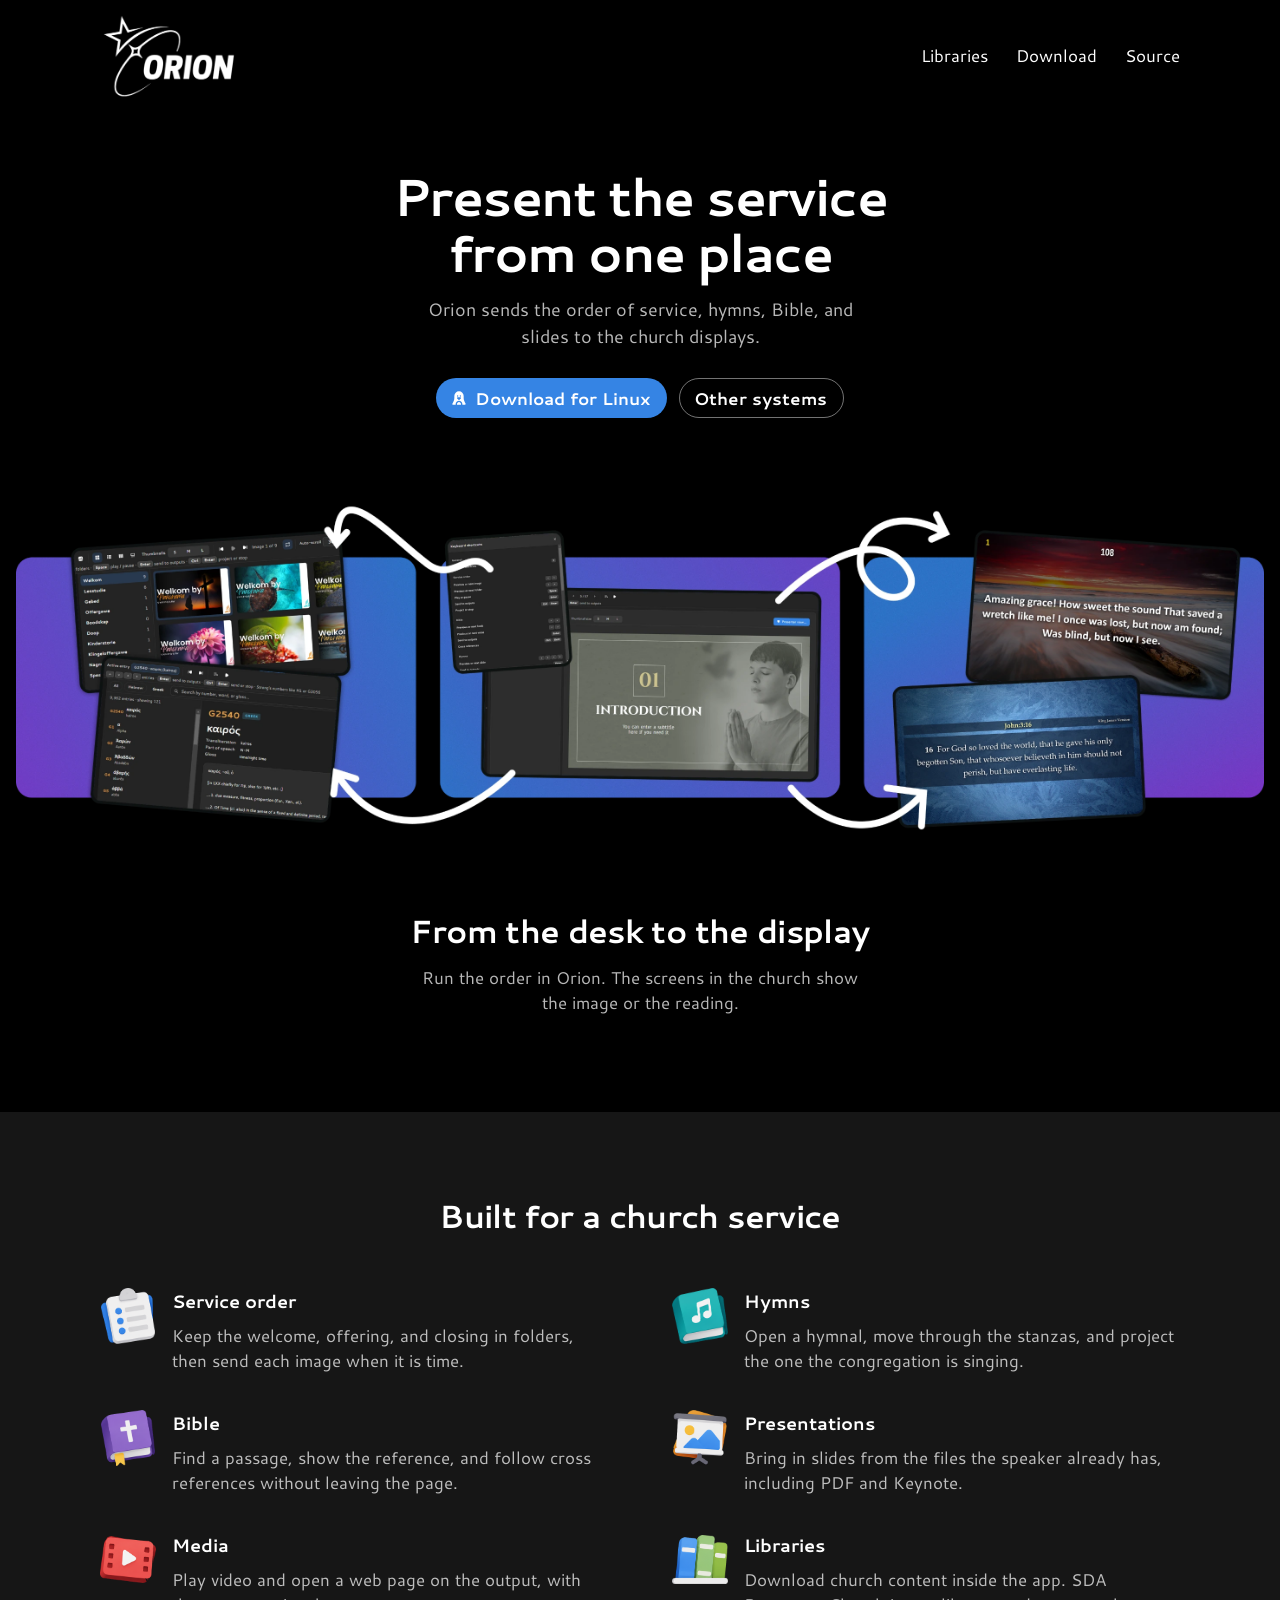
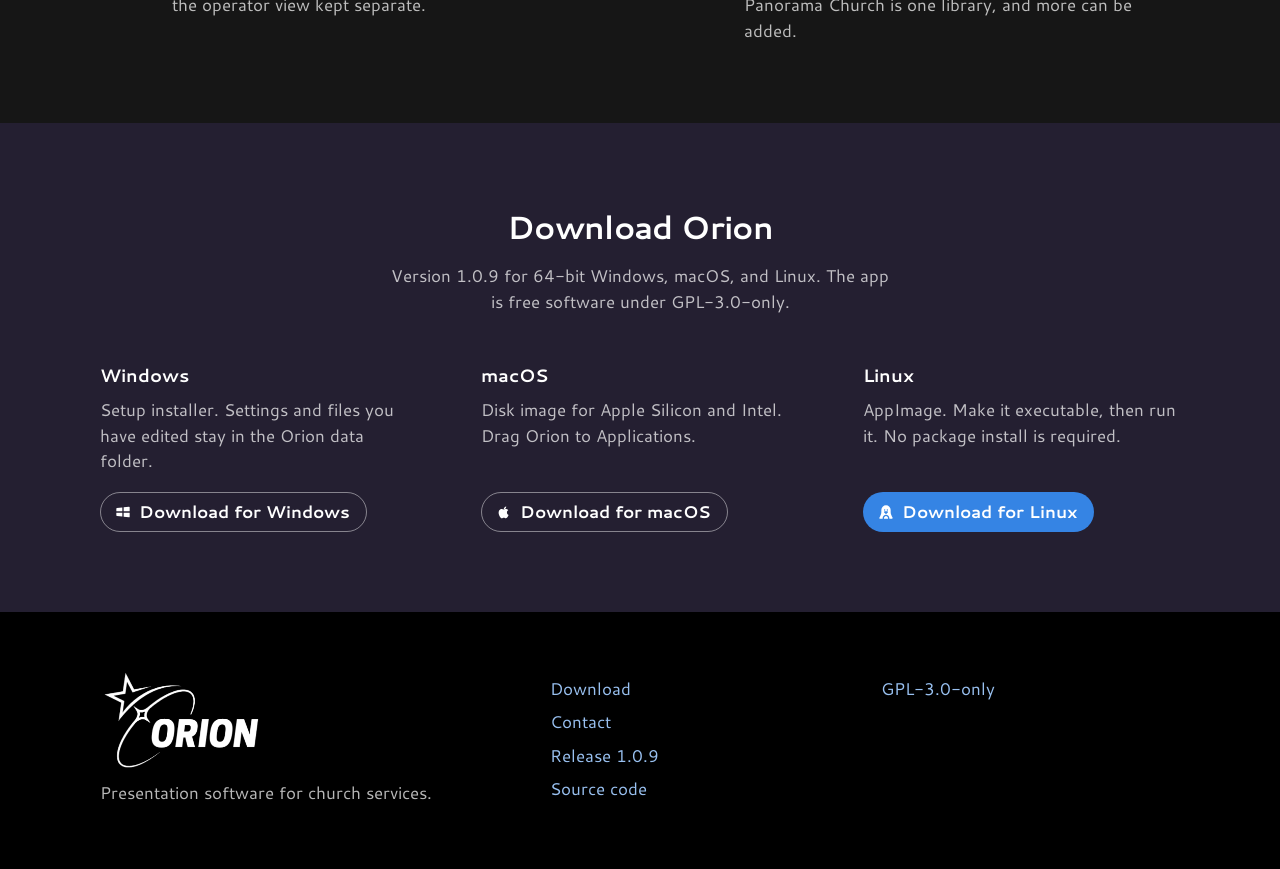
==== index.html @ c6e54f5e "Mention macOS in the page descriptions. Co-authored-by: Cursor <cursoragent@cursor.com>" ====
<!DOCTYPE html>
<html lang="en">
  <head>
    <meta charset="utf-8">
    <meta name="viewport" content="width=device-width, initial-scale=1">
    <title>Orion | presentation software for church services</title>
    <meta name="description" content="Orion sends the order of service, hymns, Bible, and slides to the church displays. Free for Windows, macOS, and Linux.">
    <link rel="canonical" href="https://orion.riandre.com/">
    <meta name="theme-color" content="#000000">
    <meta property="og:type" content="website">
    <meta property="og:site_name" content="Orion">
    <meta property="og:title" content="Orion | presentation software for church services">
    <meta property="og:description" content="Orion sends the order of service, hymns, Bible, and slides to the church displays. Free for Windows, macOS, and Linux.">
    <meta property="og:url" content="https://orion.riandre.com/">
    <meta property="og:image" content="https://orion.riandre.com/images/og.png">
    <meta property="og:image:width" content="1200">
    <meta property="og:image:height" content="630">
    <meta property="og:image:alt" content="Orion showing the service order, a slide, a hymn, and a Bible verse">
    <meta name="twitter:card" content="summary_large_image">
    <meta name="twitter:title" content="Orion | presentation software for church services">
    <meta name="twitter:description" content="Orion sends the order of service, hymns, Bible, and slides to the church displays. Free for Windows, macOS, and Linux.">
    <meta name="twitter:image" content="https://orion.riandre.com/images/og.png">
    <link rel="preload" as="image" href="images/hero.webp?v=opt" type="image/webp" fetchpriority="high">
    <link rel="icon" href="images/icon.png">
    <link rel="apple-touch-icon" href="images/icon.png">
    <script type="application/ld+json">
      {
        "@context": "https://schema.org",
        "@type": "SoftwareApplication",
        "name": "Orion",
        "applicationCategory": "MultimediaApplication",
        "operatingSystem": "Windows, macOS, Linux",
        "url": "https://orion.riandre.com/",
        "description": "Orion sends the order of service, hymns, Bible, and slides to the church displays.",
        "license": "https://www.gnu.org/licenses/gpl-3.0.html",
        "offers": { "@type": "Offer", "price": "0", "priceCurrency": "USD" }
      }
    </script>
    <link rel="stylesheet" href="css/site.css?v=dl">
  </head>
  <body>
    <header class="header">
      <div class="frame header__inner">
        <a class="brand" href="#top">
          <img class="wordmark" src="images/wordmark.png?v=white" alt="Orion">
        </a>
        <nav class="header__nav">
          <a href="libraries/">Libraries</a>
          <a href="#download">Download</a>
          <a href="https://github.com/riandredev/orion">Source</a>
        </nav>
      </div>
    </header>

    <main id="top">
      <section class="hero">
        <div class="frame hero__inner">
          <h1>Present the service from one place</h1>
          <p>Orion sends the order of service, hymns, Bible, and slides to the church displays.</p>
          <div class="hero__actions">
            <a class="button button--suggested" id="download-primary" href="https://github.com/riandredev/orion/releases/download/v1.0.9/Orion-1.0.9-windows-setup.exe"><svg class="os-icon" viewBox="0 0 24 24" aria-hidden="true"><path fill="currentColor" d="M22 11h-9V4.883l7.89-.877A1 1 0 0 1 22 5Zm-11 0H2V7a1 1 0 0 1 .89-.994L11 5.105Zm-9 2h9v5.895l-8.11-.901A1 1 0 0 1 2 17Zm11 0h9v6a1 1 0 0 1-1.11.994L13 19.117Z"/></svg><span>Download for Windows</span></a>
            <a class="button" href="#download">Other systems</a>
          </div>
        </div>
      </section>

      <section class="showcase" aria-label="Orion in use">
        <img class="showcase__art" src="images/hero.webp?v=opt" width="2880" height="924" fetchpriority="high" alt="Orion on the desk, then the welcome images, a slide, a hymn, and a Bible verse on the displays">
        <h2>From the desk to the display</h2>
        <p>Run the order in Orion. The screens in the church show the image or the reading.</p>
      </section>

      <section class="band" id="features">
        <div class="frame">
          <h2>Built for a church service</h2>
          <div class="features">
            <article class="feature">
              <img class="feature__icon" src="images/feature-order.png" alt="">
              <div>
                <h3>Service order</h3>
                <p>Keep the welcome, offering, and closing in folders, then send each image when it is time.</p>
              </div>
            </article>
            <article class="feature">
              <img class="feature__icon" src="images/feature-hymns.png" alt="">
              <div>
                <h3>Hymns</h3>
                <p>Open a hymnal, move through the stanzas, and project the one the congregation is singing.</p>
              </div>
            </article>
            <article class="feature">
              <img class="feature__icon" src="images/feature-bible.png" alt="">
              <div>
                <h3>Bible</h3>
                <p>Find a passage, show the reference, and follow cross references without leaving the page.</p>
              </div>
            </article>
            <article class="feature">
              <img class="feature__icon" src="images/feature-presentations.png" alt="">
              <div>
                <h3>Presentations</h3>
                <p>Bring in slides from the files the speaker already has, including PDF and Keynote.</p>
              </div>
            </article>
            <article class="feature">
              <img class="feature__icon" src="images/feature-media.png" alt="">
              <div>
                <h3>Media</h3>
                <p>Play video and open a web page on the output, with the operator view kept separate.</p>
              </div>
            </article>
            <article class="feature">
              <img class="feature__icon" src="images/feature-libraries.png" alt="">
              <div>
                <h3>Libraries</h3>
                <p>Download church content inside the app. SDA Panorama Church is one library, and more can be added.</p>
              </div>
            </article>
          </div>
        </div>
      </section>

      <section class="band band--alt" id="download">
        <div class="frame">
          <h2>Download Orion</h2>
          <p class="lede">Version <span data-release="version">1.0.9</span> for 64-bit Windows, macOS, and Linux. The app is free software under GPL-3.0-only.</p>
          <div class="downloads">
            <article>
              <h3>Windows</h3>
              <p>Setup installer. Settings and files you have edited stay in the Orion data folder.</p>
              <a class="button button--suggested" data-os="windows" href="https://github.com/riandredev/orion/releases/download/v1.0.9/Orion-1.0.9-windows-setup.exe"><svg class="os-icon" viewBox="0 0 24 24" aria-hidden="true"><path fill="currentColor" d="M22 11h-9V4.883l7.89-.877A1 1 0 0 1 22 5Zm-11 0H2V7a1 1 0 0 1 .89-.994L11 5.105Zm-9 2h9v5.895l-8.11-.901A1 1 0 0 1 2 17Zm11 0h9v6a1 1 0 0 1-1.11.994L13 19.117Z"/></svg>Download for Windows</a>
            </article>
            <article>
              <h3>macOS</h3>
              <p>Disk image for Apple Silicon and Intel. Drag Orion to Applications.</p>
              <a class="button" data-os="macos" href="https://github.com/riandredev/orion/releases/download/v1.0.9/Orion-1.0.9-mac.dmg"><svg class="os-icon" viewBox="0 0 24 24" aria-hidden="true"><path fill="currentColor" d="M16.37 12.86c-.03-2.3 1.88-3.4 1.97-3.46-1.08-1.57-2.75-1.79-3.34-1.81-1.42-.14-2.77.83-3.49.83-.73 0-1.84-.81-3.03-.79-1.56.02-3 .91-3.8 2.3-1.62 2.81-.41 6.97 1.16 9.25.77 1.12 1.69 2.37 2.9 2.33 1.16-.05 1.6-.75 3-.75s1.8.75 3.03.72c1.25-.02 2.04-1.14 2.8-2.26.89-1.3 1.25-2.56 1.27-2.62-.03-.01-2.44-.94-2.47-3.74M14.4 6.64c.64-.77 1.07-1.85.95-2.92-.92.04-2.03.61-2.69 1.38-.59.68-1.1 1.77-.96 2.81 1.02.08 2.07-.52 2.7-1.27"/></svg>Download for macOS</a>
            </article>
            <article>
              <h3>Linux</h3>
              <p>AppImage. Make it executable, then run it. No package install is required.</p>
              <a class="button" data-os="linux" href="https://github.com/riandredev/orion/releases/download/v1.0.9/Orion-1.0.9-linux.AppImage"><svg class="os-icon" viewBox="0 0 24 24" aria-hidden="true"><path fill="currentColor" d="M21 22h-4v-1c0-2.563-2.448-4.999-5-5c-2.552.001-5 2.437-5 5v1H3a1 1 0 0 1-.894-1.447c.172-.345.355-.685.537-1.025c.278-.518.554-1.036.811-1.564q.426-.867.762-1.772C4.707 14.85 5 13.432 5 12V9a7 7 0 1 1 14 0v3c0 1.432.293 2.85.784 4.192q.336.906.762 1.772c.257.528.533 1.046.811 1.564c.182.34.365.68.537 1.025a.997.997 0 0 1-.447 1.341A1 1 0 0 1 21 22M10.01 8H10a1 1 0 0 0 0 2h.01a1 1 0 0 0 0-2m4 0H14a1 1 0 0 0 0 2h.01a1 1 0 0 0 0-2M14 11h-4a1.002 1.002 0 0 0-.707 1.707l2 2a1 1 0 0 0 1.414 0l2-2A1 1 0 0 0 14 11m1 10v1H9v-1c0-.768.428-1.514.957-2.043C10.492 18.422 11.226 18 12 18c1.423 0 3 1.525 3 3"/></svg>Download for Linux</a>
            </article>
          </div>
        </div>
      </section>
    </main>

    <footer class="footer">
      <div class="frame footer__grid">
        <div>
          <img class="wordmark wordmark--footer" src="images/wordmark.png?v=white" alt="Orion">
          <p>Presentation software for church services.</p>
        </div>
        <div>
          <a href="#download">Download</a>
          <a href="contact/">Contact</a>
          <a data-release="notes" href="https://github.com/riandredev/orion/releases/tag/v1.0.9">Release 1.0.9</a>
          <a href="https://github.com/riandredev/orion">Source code</a>
        </div>
        <div>
          <a href="https://www.gnu.org/licenses/gpl-3.0.html">GPL-3.0-only</a>
        </div>
      </div>
    </footer>

    <script src="js/release.js"></script>
  </body>
</html>
---- css/site.css ----
@font-face {
  font-family: Cantarell;
  font-style: normal;
  font-weight: 400;
  font-display: swap;
  src: url('../fonts/cantarell-latin-400-normal.woff2') format('woff2');
}

@font-face {
  font-family: Cantarell;
  font-style: normal;
  font-weight: 700;
  font-display: swap;
  src: url('../fonts/cantarell-latin-700-normal.woff2') format('woff2');
}

:root {
  color-scheme: dark;
  --bg: #000000;
  --band: #161616;
  --band-alt: #241f31;
  --fg: #ffffff;
  --muted: rgb(255 255 255 / 72%);
  --accent: #3584e4;
  --accent-hover: #62a0ea;
  --line: rgb(255 255 255 / 16%);
  --font: Cantarell, sans-serif;
}

*,
*::before,
*::after {
  box-sizing: border-box;
}

html {
  scroll-padding-top: 128px;
}

body {
  margin: 0;
  min-height: 100vh;
  display: flex;
  flex-direction: column;
  background: var(--bg);
  color: var(--fg);
  font-family: var(--font);
  font-size: 17px;
  line-height: 1.5;
}

main {
  flex: 1 0 auto;
}

a {
  color: #99c1f1;
}

.frame {
  width: min(1080px, calc(100% - 48px));
  margin-inline: auto;
}

.header {
  background: #000000;
}

.header__inner {
  min-height: 112px;
  display: flex;
  align-items: center;
  justify-content: space-between;
  gap: 24px;
}

.brand {
  display: inline-flex;
  align-items: center;
  gap: 10px;
  color: var(--fg);
  font-weight: 700;
  text-decoration: none;
}

.wordmark {
  height: 88px;
  width: auto;
  display: block;
}

.wordmark--footer {
  height: 104px;
}

.header__nav {
  display: flex;
  gap: 28px;
}

.header__nav a {
  color: var(--fg);
  text-decoration: none;
}

.header__nav a:hover {
  color: #99c1f1;
}

.hero {
  padding: 56px 0 40px;
}

.hero__inner {
  text-align: center;
}

.hero h1 {
  margin: 0 auto;
  max-width: 16ch;
  font-size: 52px;
  font-weight: 700;
  letter-spacing: -0.03em;
  line-height: 1.08;
}

.hero p {
  max-width: 42ch;
  margin: 16px auto 0;
  color: var(--muted);
  font-size: 18px;
}

.hero__actions {
  display: flex;
  flex-wrap: wrap;
  justify-content: center;
  gap: 12px;
  margin-top: 28px;
}

.showcase {
  padding: 12px 0 96px;
}

.showcase__art {
  display: block;
  width: min(1440px, calc(100% - 32px));
  height: auto;
  margin: 0 auto;
}

.showcase h2 {
  margin: 36px 0 0;
  font-size: 32px;
  font-weight: 700;
  letter-spacing: -0.02em;
  text-align: center;
}

.showcase p {
  max-width: 42ch;
  margin: 10px auto 0;
  color: var(--muted);
  text-align: center;
}

.page {
  padding: 40px 0 80px;
}

.page h1 {
  margin: 0;
  font-size: 32px;
  font-weight: 700;
  letter-spacing: -0.02em;
}

.catalog {
  display: flex;
  flex-wrap: wrap;
  gap: 4px;
  margin-top: 32px;
}

.catalog a {
  display: flex;
  flex-direction: column;
  align-items: center;
  gap: 10px;
  width: 148px;
  padding: 16px 8px;
  border-radius: 12px;
  color: inherit;
  text-align: center;
  text-decoration: none;
}

.catalog a:hover,
.catalog a:focus-visible {
  background: rgb(255 255 255 / 6%);
}

.catalog img {
  width: 72px;
  height: 72px;
  object-fit: contain;
}

.catalog span {
  font-size: 14px;
  line-height: 1.3;
}

.back {
  display: inline-block;
  margin-bottom: 24px;
  text-decoration: none;
}

.library-title {
  display: flex;
  align-items: center;
  gap: 16px;
}

.library-title img {
  width: 72px;
  height: 72px;
  object-fit: contain;
}

.library-title p,
.summary {
  margin: 4px 0 0;
  color: var(--muted);
}

.summary {
  max-width: 62ch;
  margin-top: 16px;
}

.shot-group,
.detail-group {
  margin-top: 40px;
}

.shot-group h2,
.detail-group h2 {
  margin: 0 0 16px;
  font-size: 20px;
  text-align: left;
}

.folder + .folder {
  margin-top: 20px;
}

.folder h3 {
  margin: 0 0 8px;
  font-size: 15px;
}

.thumbs {
  display: grid;
  grid-template-columns: repeat(auto-fill, minmax(180px, 1fr));
  gap: 8px;
}

.thumbs a {
  display: block;
}

.thumbs img {
  width: 100%;
  aspect-ratio: 16 / 10;
  object-fit: cover;
  border: 1px solid var(--line);
  border-radius: 8px;
  display: block;
  background: #1c1c1c;
}

.detail-group ul {
  margin: 0;
  padding: 0;
  list-style: none;
}

.detail-group li {
  margin-top: 6px;
  color: var(--muted);
}

.details {
  display: grid;
  grid-template-columns: 1fr 1fr;
  gap: 8px 40px;
}

.band {
  background: var(--band);
  padding: 80px 0;
}

.band--alt {
  background: var(--band-alt);
}

.band h2,
.footer strong {
  margin: 0;
  font-size: 32px;
  font-weight: 700;
  letter-spacing: -0.02em;
  text-align: center;
}

.lede {
  max-width: 46ch;
  margin: 12px auto 0;
  color: var(--muted);
  text-align: center;
}

.features,
.downloads {
  display: grid;
  gap: 36px 64px;
  margin-top: 48px;
}

.features {
  grid-template-columns: 1fr 1fr;
}

.downloads {
  grid-template-columns: repeat(3, minmax(0, 1fr));
}

.downloads > article {
  display: flex;
  flex-direction: column;
  align-items: flex-start;
}

.feature {
  display: flex;
  align-items: flex-start;
  gap: 16px;
}

.feature__icon {
  width: 56px;
  height: 56px;
  flex: none;
  object-fit: contain;
}

.features h3,
.downloads h3 {
  margin: 0;
  font-size: 18px;
}

.features p,
.downloads p,
.footer p {
  margin: 8px 0 0;
  color: var(--muted);
}

.downloads .button {
  margin-top: auto;
}

.downloads p {
  margin-bottom: 18px;
}

.button {
  display: inline-flex;
  align-items: center;
  justify-content: center;
  gap: 8px;
  min-height: 40px;
  padding: 0 16px 0 14px;
  border: 1px solid rgb(255 255 255 / 45%);
  border-radius: 999px;
  background: transparent;
  color: var(--fg);
  font-weight: 700;
  text-decoration: none;
}

.os-icon {
  width: 16px;
  height: 16px;
  flex: none;
}

.button:hover {
  background: rgb(255 255 255 / 8%);
}

.button--suggested {
  border-color: transparent;
  background: var(--accent);
  color: #ffffff;
}

.button--suggested:hover {
  background: var(--accent-hover);
  color: #ffffff;
}

.button:focus-visible,
.header__nav a:focus-visible,
.brand:focus-visible,
.footer a:focus-visible {
  outline: 2px solid var(--accent);
  outline-offset: 3px;
}

.footer {
  padding: 56px 0 64px;
}

.footer__grid {
  display: grid;
  grid-template-columns: 1.4fr 1fr 1fr;
  gap: 32px;
}

.footer strong {
  display: block;
  font-size: 16px;
  text-align: left;
}

.footer a {
  display: block;
  margin-top: 8px;
  text-decoration: none;
}

.footer a:hover {
  text-decoration: underline;
}

.contact {
  max-width: 560px;
}

.contact label {
  display: block;
  margin-top: 16px;
  font-weight: 700;
}

.contact input,
.contact textarea {
  display: block;
  width: 100%;
  margin-top: 6px;
  padding: 8px 10px;
  border: 1px solid var(--line);
  border-radius: 8px;
  background: #000;
  color: var(--fg);
  font: inherit;
}

.contact textarea {
  min-height: 140px;
  resize: vertical;
}

.contact input:focus-visible,
.contact textarea:focus-visible {
  outline: 2px solid var(--accent);
  outline-offset: 1px;
}

.contact .check {
  display: flex;
  align-items: flex-start;
  gap: 8px;
  margin-top: 16px;
  font-weight: 400;
}

.contact .check input {
  width: auto;
  margin-top: 4px;
}

.contact button {
  margin-top: 20px;
  font: inherit;
  cursor: pointer;
}

@media (max-width: 900px) {
  .downloads {
    grid-template-columns: 1fr;
  }
}

@media (max-width: 760px) {
  .hero {
    padding: 56px 0;
  }

  .features,
  .footer__grid,
  .details {
    grid-template-columns: 1fr;
    padding: 8px 0 0;
  }

  .downloads {
    grid-template-columns: 1fr;
  }

  .wordmark {
    height: 56px;
  }

  .hero h1 {
    font-size: 36px;
  }

  .header__nav {
    gap: 16px;
  }
}
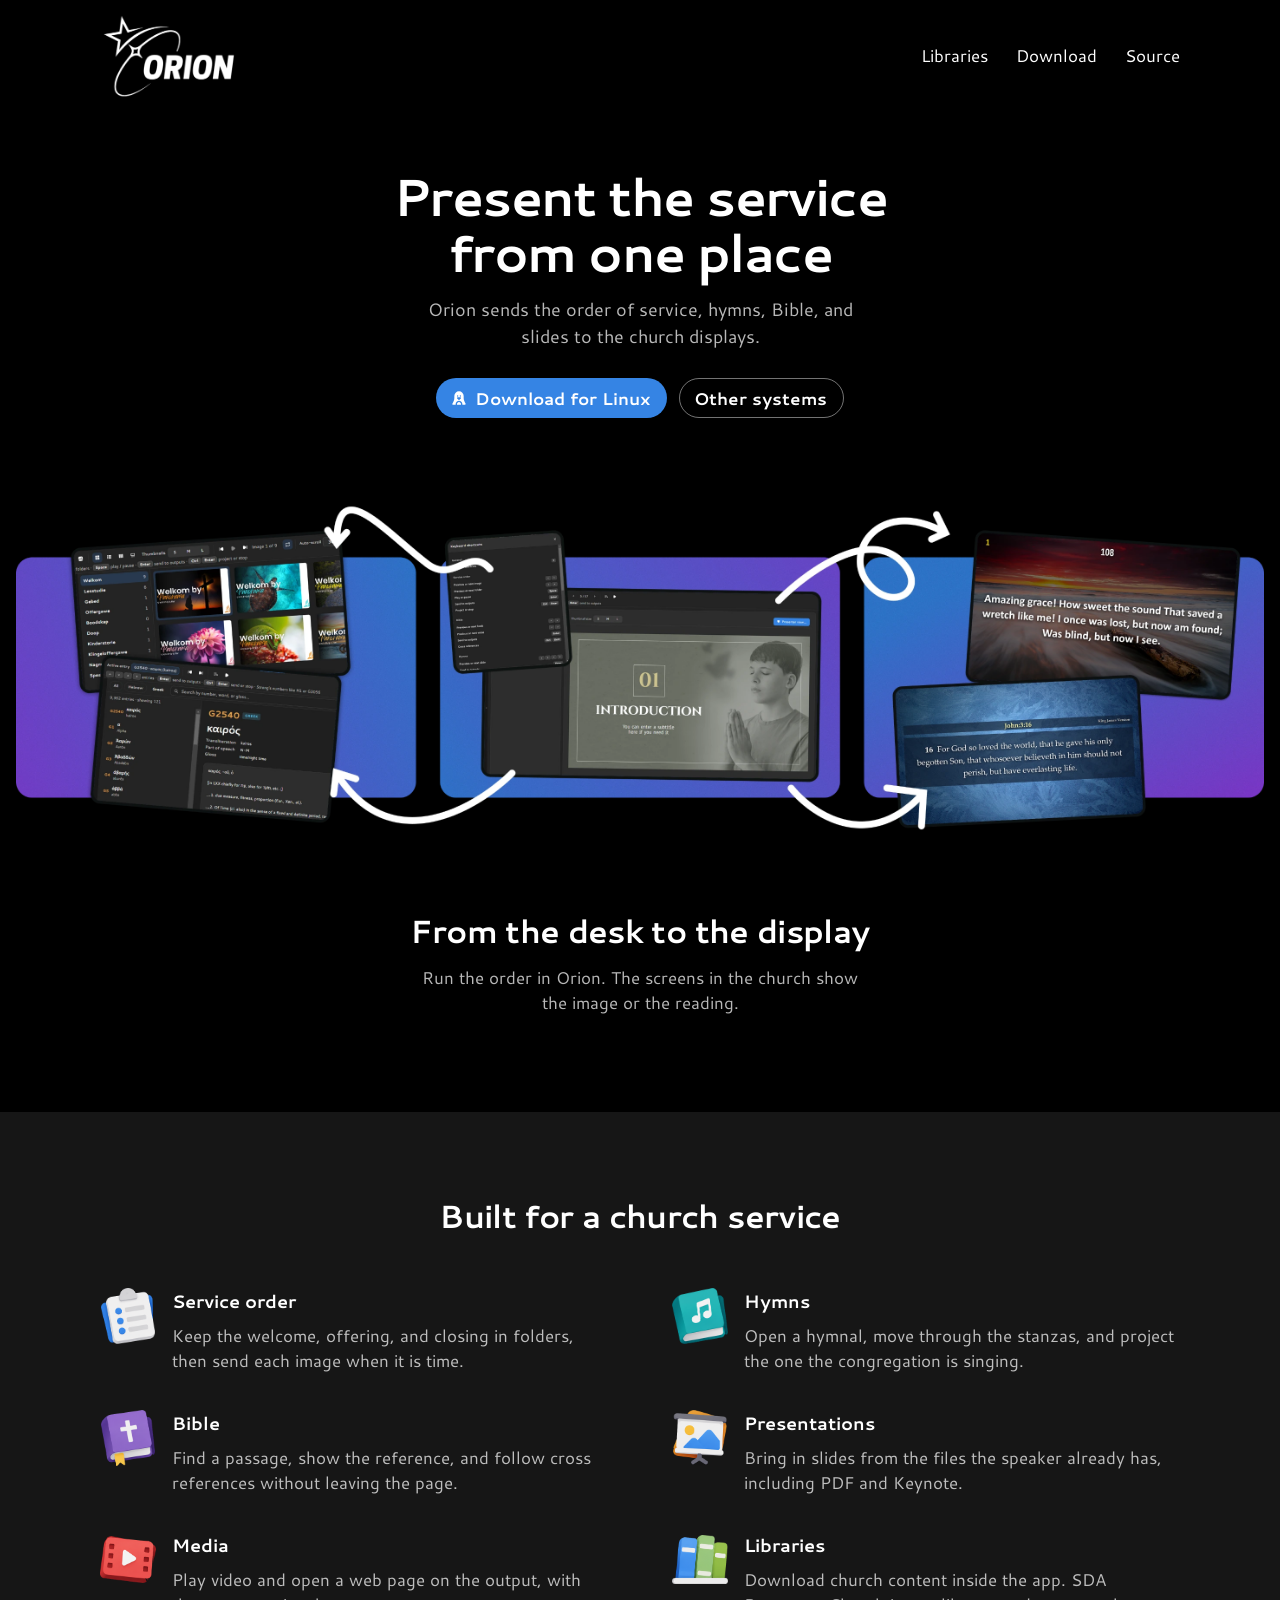
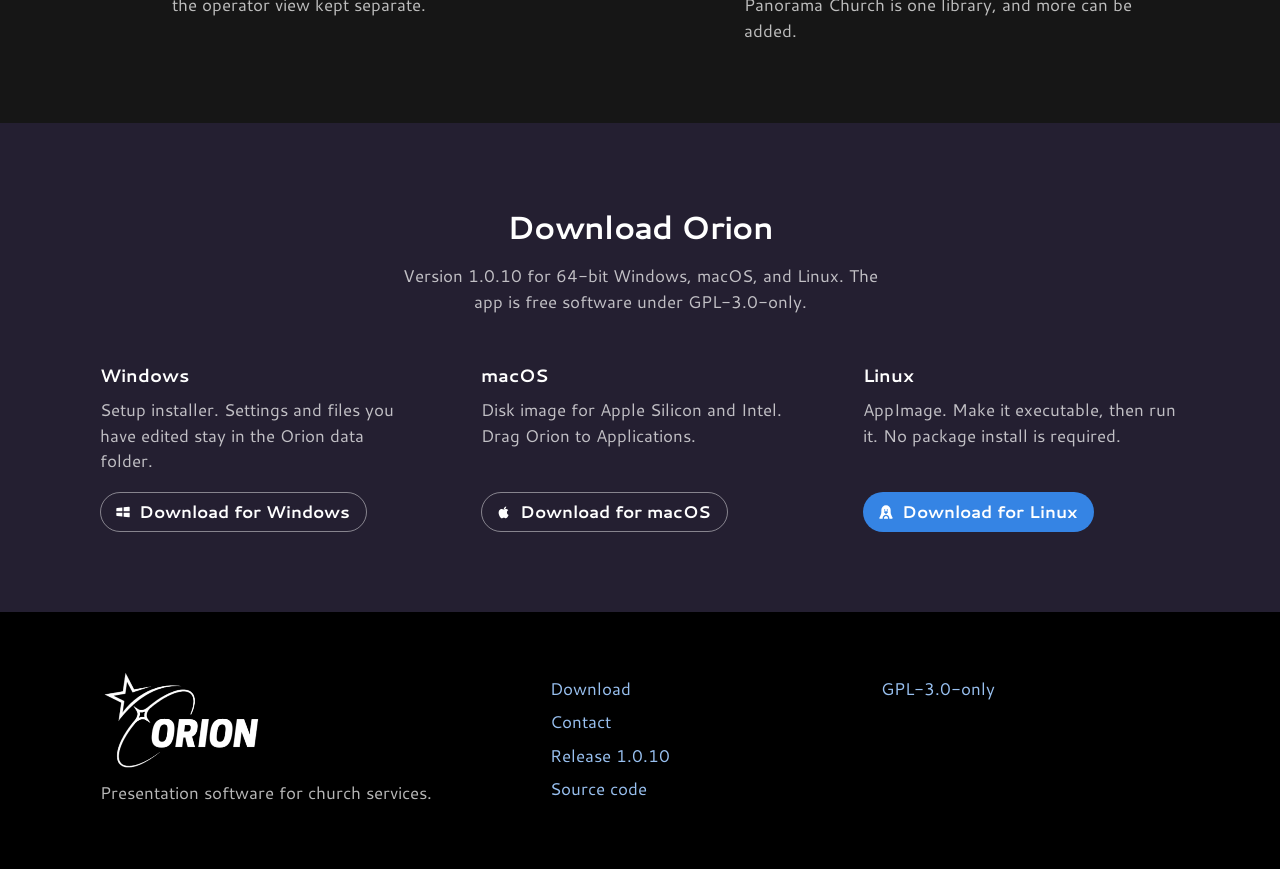
==== commit 0e7ac8aa: "Point the download pages at release 1.0.10. Co-authored-by: Cursor <cursoragent@cursor.com>" ====
--- a/index.html
+++ b/index.html
@@ -58,7 +58,7 @@
           <h1>Present the service from one place</h1>
           <p>Orion sends the order of service, hymns, Bible, and slides to the church displays.</p>
           <div class="hero__actions">
-            <a class="button button--suggested" id="download-primary" href="https://github.com/riandredev/orion/releases/download/v1.0.9/Orion-1.0.9-windows-setup.exe"><svg class="os-icon" viewBox="0 0 24 24" aria-hidden="true"><path fill="currentColor" d="M22 11h-9V4.883l7.89-.877A1 1 0 0 1 22 5Zm-11 0H2V7a1 1 0 0 1 .89-.994L11 5.105Zm-9 2h9v5.895l-8.11-.901A1 1 0 0 1 2 17Zm11 0h9v6a1 1 0 0 1-1.11.994L13 19.117Z"/></svg><span>Download for Windows</span></a>
+            <a class="button button--suggested" id="download-primary" href="https://github.com/riandredev/orion/releases/download/v1.0.10/Orion-1.0.10-windows-setup.exe"><svg class="os-icon" viewBox="0 0 24 24" aria-hidden="true"><path fill="currentColor" d="M22 11h-9V4.883l7.89-.877A1 1 0 0 1 22 5Zm-11 0H2V7a1 1 0 0 1 .89-.994L11 5.105Zm-9 2h9v5.895l-8.11-.901A1 1 0 0 1 2 17Zm11 0h9v6a1 1 0 0 1-1.11.994L13 19.117Z"/></svg><span>Download for Windows</span></a>
             <a class="button" href="#download">Other systems</a>
           </div>
         </div>
@@ -123,22 +123,22 @@
       <section class="band band--alt" id="download">
         <div class="frame">
           <h2>Download Orion</h2>
-          <p class="lede">Version <span data-release="version">1.0.9</span> for 64-bit Windows, macOS, and Linux. The app is free software under GPL-3.0-only.</p>
+          <p class="lede">Version <span data-release="version">1.0.10</span> for 64-bit Windows, macOS, and Linux. The app is free software under GPL-3.0-only.</p>
           <div class="downloads">
             <article>
               <h3>Windows</h3>
               <p>Setup installer. Settings and files you have edited stay in the Orion data folder.</p>
-              <a class="button button--suggested" data-os="windows" href="https://github.com/riandredev/orion/releases/download/v1.0.9/Orion-1.0.9-windows-setup.exe"><svg class="os-icon" viewBox="0 0 24 24" aria-hidden="true"><path fill="currentColor" d="M22 11h-9V4.883l7.89-.877A1 1 0 0 1 22 5Zm-11 0H2V7a1 1 0 0 1 .89-.994L11 5.105Zm-9 2h9v5.895l-8.11-.901A1 1 0 0 1 2 17Zm11 0h9v6a1 1 0 0 1-1.11.994L13 19.117Z"/></svg>Download for Windows</a>
+              <a class="button button--suggested" data-os="windows" href="https://github.com/riandredev/orion/releases/download/v1.0.10/Orion-1.0.10-windows-setup.exe"><svg class="os-icon" viewBox="0 0 24 24" aria-hidden="true"><path fill="currentColor" d="M22 11h-9V4.883l7.89-.877A1 1 0 0 1 22 5Zm-11 0H2V7a1 1 0 0 1 .89-.994L11 5.105Zm-9 2h9v5.895l-8.11-.901A1 1 0 0 1 2 17Zm11 0h9v6a1 1 0 0 1-1.11.994L13 19.117Z"/></svg>Download for Windows</a>
             </article>
             <article>
               <h3>macOS</h3>
               <p>Disk image for Apple Silicon and Intel. Drag Orion to Applications.</p>
-              <a class="button" data-os="macos" href="https://github.com/riandredev/orion/releases/download/v1.0.9/Orion-1.0.9-mac.dmg"><svg class="os-icon" viewBox="0 0 24 24" aria-hidden="true"><path fill="currentColor" d="M16.37 12.86c-.03-2.3 1.88-3.4 1.97-3.46-1.08-1.57-2.75-1.79-3.34-1.81-1.42-.14-2.77.83-3.49.83-.73 0-1.84-.81-3.03-.79-1.56.02-3 .91-3.8 2.3-1.62 2.81-.41 6.97 1.16 9.25.77 1.12 1.69 2.37 2.9 2.33 1.16-.05 1.6-.75 3-.75s1.8.75 3.03.72c1.25-.02 2.04-1.14 2.8-2.26.89-1.3 1.25-2.56 1.27-2.62-.03-.01-2.44-.94-2.47-3.74M14.4 6.64c.64-.77 1.07-1.85.95-2.92-.92.04-2.03.61-2.69 1.38-.59.68-1.1 1.77-.96 2.81 1.02.08 2.07-.52 2.7-1.27"/></svg>Download for macOS</a>
+              <a class="button" data-os="macos" href="https://github.com/riandredev/orion/releases/download/v1.0.10/Orion-1.0.10-mac.dmg"><svg class="os-icon" viewBox="0 0 24 24" aria-hidden="true"><path fill="currentColor" d="M16.37 12.86c-.03-2.3 1.88-3.4 1.97-3.46-1.08-1.57-2.75-1.79-3.34-1.81-1.42-.14-2.77.83-3.49.83-.73 0-1.84-.81-3.03-.79-1.56.02-3 .91-3.8 2.3-1.62 2.81-.41 6.97 1.16 9.25.77 1.12 1.69 2.37 2.9 2.33 1.16-.05 1.6-.75 3-.75s1.8.75 3.03.72c1.25-.02 2.04-1.14 2.8-2.26.89-1.3 1.25-2.56 1.27-2.62-.03-.01-2.44-.94-2.47-3.74M14.4 6.64c.64-.77 1.07-1.85.95-2.92-.92.04-2.03.61-2.69 1.38-.59.68-1.1 1.77-.96 2.81 1.02.08 2.07-.52 2.7-1.27"/></svg>Download for macOS</a>
             </article>
             <article>
               <h3>Linux</h3>
               <p>AppImage. Make it executable, then run it. No package install is required.</p>
-              <a class="button" data-os="linux" href="https://github.com/riandredev/orion/releases/download/v1.0.9/Orion-1.0.9-linux.AppImage"><svg class="os-icon" viewBox="0 0 24 24" aria-hidden="true"><path fill="currentColor" d="M21 22h-4v-1c0-2.563-2.448-4.999-5-5c-2.552.001-5 2.437-5 5v1H3a1 1 0 0 1-.894-1.447c.172-.345.355-.685.537-1.025c.278-.518.554-1.036.811-1.564q.426-.867.762-1.772C4.707 14.85 5 13.432 5 12V9a7 7 0 1 1 14 0v3c0 1.432.293 2.85.784 4.192q.336.906.762 1.772c.257.528.533 1.046.811 1.564c.182.34.365.68.537 1.025a.997.997 0 0 1-.447 1.341A1 1 0 0 1 21 22M10.01 8H10a1 1 0 0 0 0 2h.01a1 1 0 0 0 0-2m4 0H14a1 1 0 0 0 0 2h.01a1 1 0 0 0 0-2M14 11h-4a1.002 1.002 0 0 0-.707 1.707l2 2a1 1 0 0 0 1.414 0l2-2A1 1 0 0 0 14 11m1 10v1H9v-1c0-.768.428-1.514.957-2.043C10.492 18.422 11.226 18 12 18c1.423 0 3 1.525 3 3"/></svg>Download for Linux</a>
+              <a class="button" data-os="linux" href="https://github.com/riandredev/orion/releases/download/v1.0.10/Orion-1.0.10-linux.AppImage"><svg class="os-icon" viewBox="0 0 24 24" aria-hidden="true"><path fill="currentColor" d="M21 22h-4v-1c0-2.563-2.448-4.999-5-5c-2.552.001-5 2.437-5 5v1H3a1 1 0 0 1-.894-1.447c.172-.345.355-.685.537-1.025c.278-.518.554-1.036.811-1.564q.426-.867.762-1.772C4.707 14.85 5 13.432 5 12V9a7 7 0 1 1 14 0v3c0 1.432.293 2.85.784 4.192q.336.906.762 1.772c.257.528.533 1.046.811 1.564c.182.34.365.68.537 1.025a.997.997 0 0 1-.447 1.341A1 1 0 0 1 21 22M10.01 8H10a1 1 0 0 0 0 2h.01a1 1 0 0 0 0-2m4 0H14a1 1 0 0 0 0 2h.01a1 1 0 0 0 0-2M14 11h-4a1.002 1.002 0 0 0-.707 1.707l2 2a1 1 0 0 0 1.414 0l2-2A1 1 0 0 0 14 11m1 10v1H9v-1c0-.768.428-1.514.957-2.043C10.492 18.422 11.226 18 12 18c1.423 0 3 1.525 3 3"/></svg>Download for Linux</a>
             </article>
           </div>
         </div>
@@ -154,7 +154,7 @@
         <div>
           <a href="#download">Download</a>
           <a href="contact/">Contact</a>
-          <a data-release="notes" href="https://github.com/riandredev/orion/releases/tag/v1.0.9">Release 1.0.9</a>
+          <a data-release="notes" href="https://github.com/riandredev/orion/releases/tag/v1.0.10">Release 1.0.10</a>
           <a href="https://github.com/riandredev/orion">Source code</a>
         </div>
         <div>
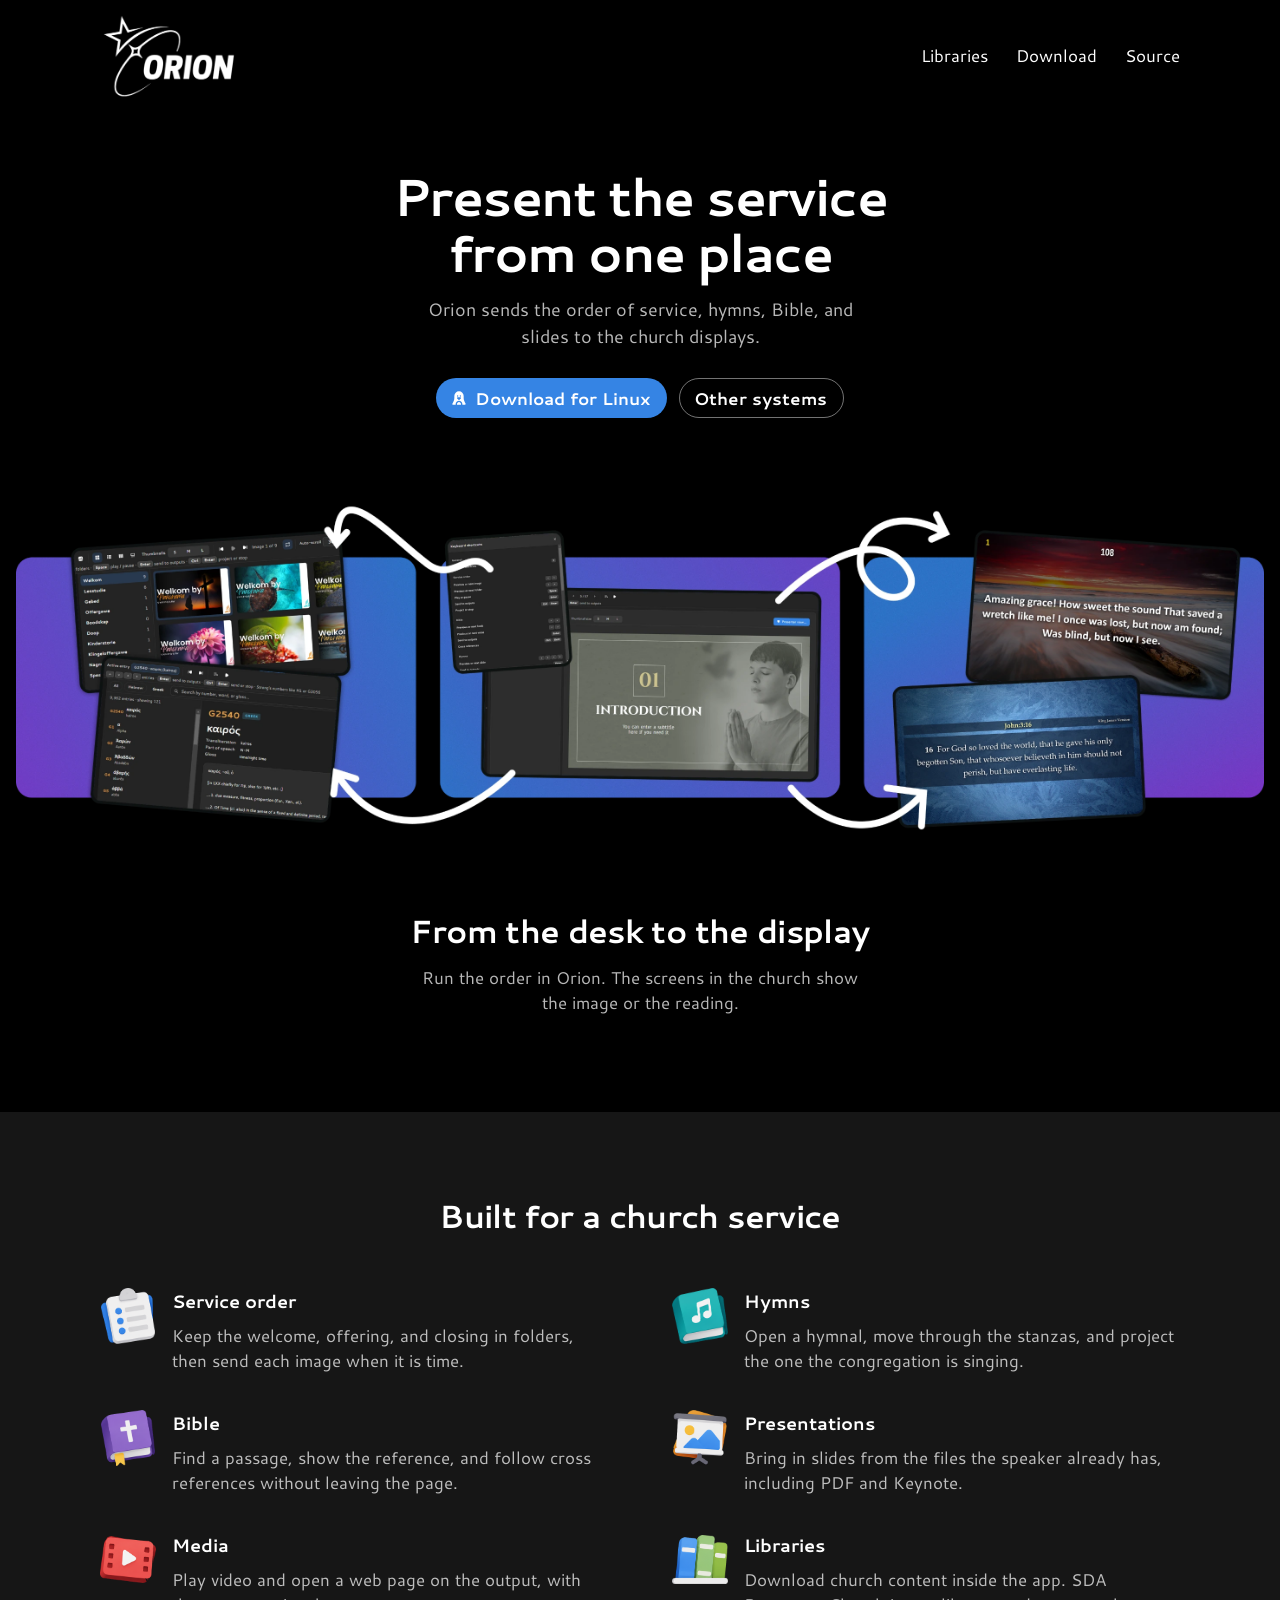
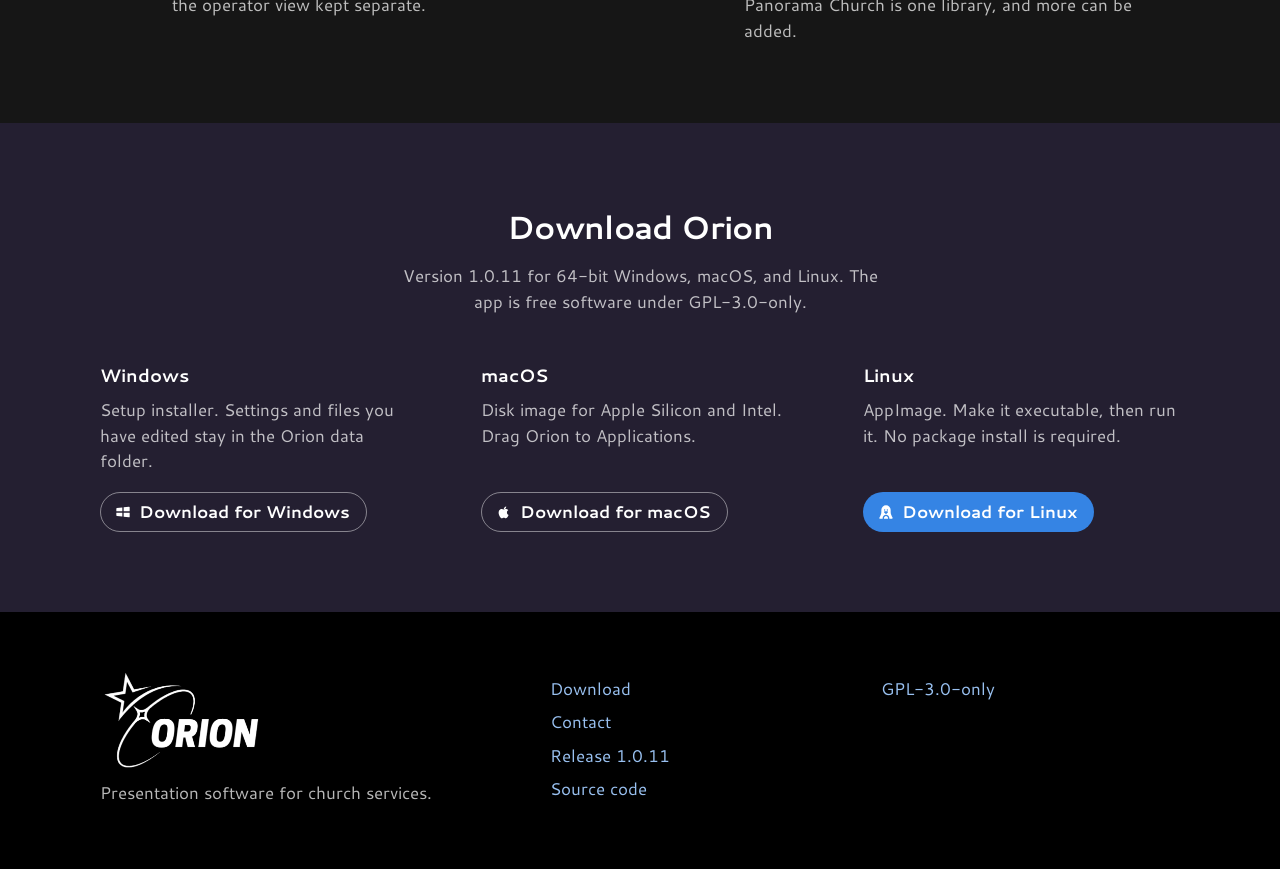
==== commit 787077d1: "Point the download pages at release 1.0.11. Co-authored-by: Cursor <cursoragent@cursor.com>" ====
--- a/index.html
+++ b/index.html
@@ -58,7 +58,7 @@
           <h1>Present the service from one place</h1>
           <p>Orion sends the order of service, hymns, Bible, and slides to the church displays.</p>
           <div class="hero__actions">
-            <a class="button button--suggested" id="download-primary" href="https://github.com/riandredev/orion/releases/download/v1.0.10/Orion-1.0.10-windows-setup.exe"><svg class="os-icon" viewBox="0 0 24 24" aria-hidden="true"><path fill="currentColor" d="M22 11h-9V4.883l7.89-.877A1 1 0 0 1 22 5Zm-11 0H2V7a1 1 0 0 1 .89-.994L11 5.105Zm-9 2h9v5.895l-8.11-.901A1 1 0 0 1 2 17Zm11 0h9v6a1 1 0 0 1-1.11.994L13 19.117Z"/></svg><span>Download for Windows</span></a>
+            <a class="button button--suggested" id="download-primary" href="https://github.com/riandredev/orion/releases/download/v1.0.11/Orion-1.0.11-windows-setup.exe"><svg class="os-icon" viewBox="0 0 24 24" aria-hidden="true"><path fill="currentColor" d="M22 11h-9V4.883l7.89-.877A1 1 0 0 1 22 5Zm-11 0H2V7a1 1 0 0 1 .89-.994L11 5.105Zm-9 2h9v5.895l-8.11-.901A1 1 0 0 1 2 17Zm11 0h9v6a1 1 0 0 1-1.11.994L13 19.117Z"/></svg><span>Download for Windows</span></a>
             <a class="button" href="#download">Other systems</a>
           </div>
         </div>
@@ -123,22 +123,22 @@
       <section class="band band--alt" id="download">
         <div class="frame">
           <h2>Download Orion</h2>
-          <p class="lede">Version <span data-release="version">1.0.10</span> for 64-bit Windows, macOS, and Linux. The app is free software under GPL-3.0-only.</p>
+          <p class="lede">Version <span data-release="version">1.0.11</span> for 64-bit Windows, macOS, and Linux. The app is free software under GPL-3.0-only.</p>
           <div class="downloads">
             <article>
               <h3>Windows</h3>
               <p>Setup installer. Settings and files you have edited stay in the Orion data folder.</p>
-              <a class="button button--suggested" data-os="windows" href="https://github.com/riandredev/orion/releases/download/v1.0.10/Orion-1.0.10-windows-setup.exe"><svg class="os-icon" viewBox="0 0 24 24" aria-hidden="true"><path fill="currentColor" d="M22 11h-9V4.883l7.89-.877A1 1 0 0 1 22 5Zm-11 0H2V7a1 1 0 0 1 .89-.994L11 5.105Zm-9 2h9v5.895l-8.11-.901A1 1 0 0 1 2 17Zm11 0h9v6a1 1 0 0 1-1.11.994L13 19.117Z"/></svg>Download for Windows</a>
+              <a class="button button--suggested" data-os="windows" href="https://github.com/riandredev/orion/releases/download/v1.0.11/Orion-1.0.11-windows-setup.exe"><svg class="os-icon" viewBox="0 0 24 24" aria-hidden="true"><path fill="currentColor" d="M22 11h-9V4.883l7.89-.877A1 1 0 0 1 22 5Zm-11 0H2V7a1 1 0 0 1 .89-.994L11 5.105Zm-9 2h9v5.895l-8.11-.901A1 1 0 0 1 2 17Zm11 0h9v6a1 1 0 0 1-1.11.994L13 19.117Z"/></svg>Download for Windows</a>
             </article>
             <article>
               <h3>macOS</h3>
               <p>Disk image for Apple Silicon and Intel. Drag Orion to Applications.</p>
-              <a class="button" data-os="macos" href="https://github.com/riandredev/orion/releases/download/v1.0.10/Orion-1.0.10-mac.dmg"><svg class="os-icon" viewBox="0 0 24 24" aria-hidden="true"><path fill="currentColor" d="M16.37 12.86c-.03-2.3 1.88-3.4 1.97-3.46-1.08-1.57-2.75-1.79-3.34-1.81-1.42-.14-2.77.83-3.49.83-.73 0-1.84-.81-3.03-.79-1.56.02-3 .91-3.8 2.3-1.62 2.81-.41 6.97 1.16 9.25.77 1.12 1.69 2.37 2.9 2.33 1.16-.05 1.6-.75 3-.75s1.8.75 3.03.72c1.25-.02 2.04-1.14 2.8-2.26.89-1.3 1.25-2.56 1.27-2.62-.03-.01-2.44-.94-2.47-3.74M14.4 6.64c.64-.77 1.07-1.85.95-2.92-.92.04-2.03.61-2.69 1.38-.59.68-1.1 1.77-.96 2.81 1.02.08 2.07-.52 2.7-1.27"/></svg>Download for macOS</a>
+              <a class="button" data-os="macos" href="https://github.com/riandredev/orion/releases/download/v1.0.11/Orion-1.0.11-mac.dmg"><svg class="os-icon" viewBox="0 0 24 24" aria-hidden="true"><path fill="currentColor" d="M16.37 12.86c-.03-2.3 1.88-3.4 1.97-3.46-1.08-1.57-2.75-1.79-3.34-1.81-1.42-.14-2.77.83-3.49.83-.73 0-1.84-.81-3.03-.79-1.56.02-3 .91-3.8 2.3-1.62 2.81-.41 6.97 1.16 9.25.77 1.12 1.69 2.37 2.9 2.33 1.16-.05 1.6-.75 3-.75s1.8.75 3.03.72c1.25-.02 2.04-1.14 2.8-2.26.89-1.3 1.25-2.56 1.27-2.62-.03-.01-2.44-.94-2.47-3.74M14.4 6.64c.64-.77 1.07-1.85.95-2.92-.92.04-2.03.61-2.69 1.38-.59.68-1.1 1.77-.96 2.81 1.02.08 2.07-.52 2.7-1.27"/></svg>Download for macOS</a>
             </article>
             <article>
               <h3>Linux</h3>
               <p>AppImage. Make it executable, then run it. No package install is required.</p>
-              <a class="button" data-os="linux" href="https://github.com/riandredev/orion/releases/download/v1.0.10/Orion-1.0.10-linux.AppImage"><svg class="os-icon" viewBox="0 0 24 24" aria-hidden="true"><path fill="currentColor" d="M21 22h-4v-1c0-2.563-2.448-4.999-5-5c-2.552.001-5 2.437-5 5v1H3a1 1 0 0 1-.894-1.447c.172-.345.355-.685.537-1.025c.278-.518.554-1.036.811-1.564q.426-.867.762-1.772C4.707 14.85 5 13.432 5 12V9a7 7 0 1 1 14 0v3c0 1.432.293 2.85.784 4.192q.336.906.762 1.772c.257.528.533 1.046.811 1.564c.182.34.365.68.537 1.025a.997.997 0 0 1-.447 1.341A1 1 0 0 1 21 22M10.01 8H10a1 1 0 0 0 0 2h.01a1 1 0 0 0 0-2m4 0H14a1 1 0 0 0 0 2h.01a1 1 0 0 0 0-2M14 11h-4a1.002 1.002 0 0 0-.707 1.707l2 2a1 1 0 0 0 1.414 0l2-2A1 1 0 0 0 14 11m1 10v1H9v-1c0-.768.428-1.514.957-2.043C10.492 18.422 11.226 18 12 18c1.423 0 3 1.525 3 3"/></svg>Download for Linux</a>
+              <a class="button" data-os="linux" href="https://github.com/riandredev/orion/releases/download/v1.0.11/Orion-1.0.11-linux.AppImage"><svg class="os-icon" viewBox="0 0 24 24" aria-hidden="true"><path fill="currentColor" d="M21 22h-4v-1c0-2.563-2.448-4.999-5-5c-2.552.001-5 2.437-5 5v1H3a1 1 0 0 1-.894-1.447c.172-.345.355-.685.537-1.025c.278-.518.554-1.036.811-1.564q.426-.867.762-1.772C4.707 14.85 5 13.432 5 12V9a7 7 0 1 1 14 0v3c0 1.432.293 2.85.784 4.192q.336.906.762 1.772c.257.528.533 1.046.811 1.564c.182.34.365.68.537 1.025a.997.997 0 0 1-.447 1.341A1 1 0 0 1 21 22M10.01 8H10a1 1 0 0 0 0 2h.01a1 1 0 0 0 0-2m4 0H14a1 1 0 0 0 0 2h.01a1 1 0 0 0 0-2M14 11h-4a1.002 1.002 0 0 0-.707 1.707l2 2a1 1 0 0 0 1.414 0l2-2A1 1 0 0 0 14 11m1 10v1H9v-1c0-.768.428-1.514.957-2.043C10.492 18.422 11.226 18 12 18c1.423 0 3 1.525 3 3"/></svg>Download for Linux</a>
             </article>
           </div>
         </div>
@@ -154,7 +154,7 @@
         <div>
           <a href="#download">Download</a>
           <a href="contact/">Contact</a>
-          <a data-release="notes" href="https://github.com/riandredev/orion/releases/tag/v1.0.10">Release 1.0.10</a>
+          <a data-release="notes" href="https://github.com/riandredev/orion/releases/tag/v1.0.11">Release 1.0.11</a>
           <a href="https://github.com/riandredev/orion">Source code</a>
         </div>
         <div>
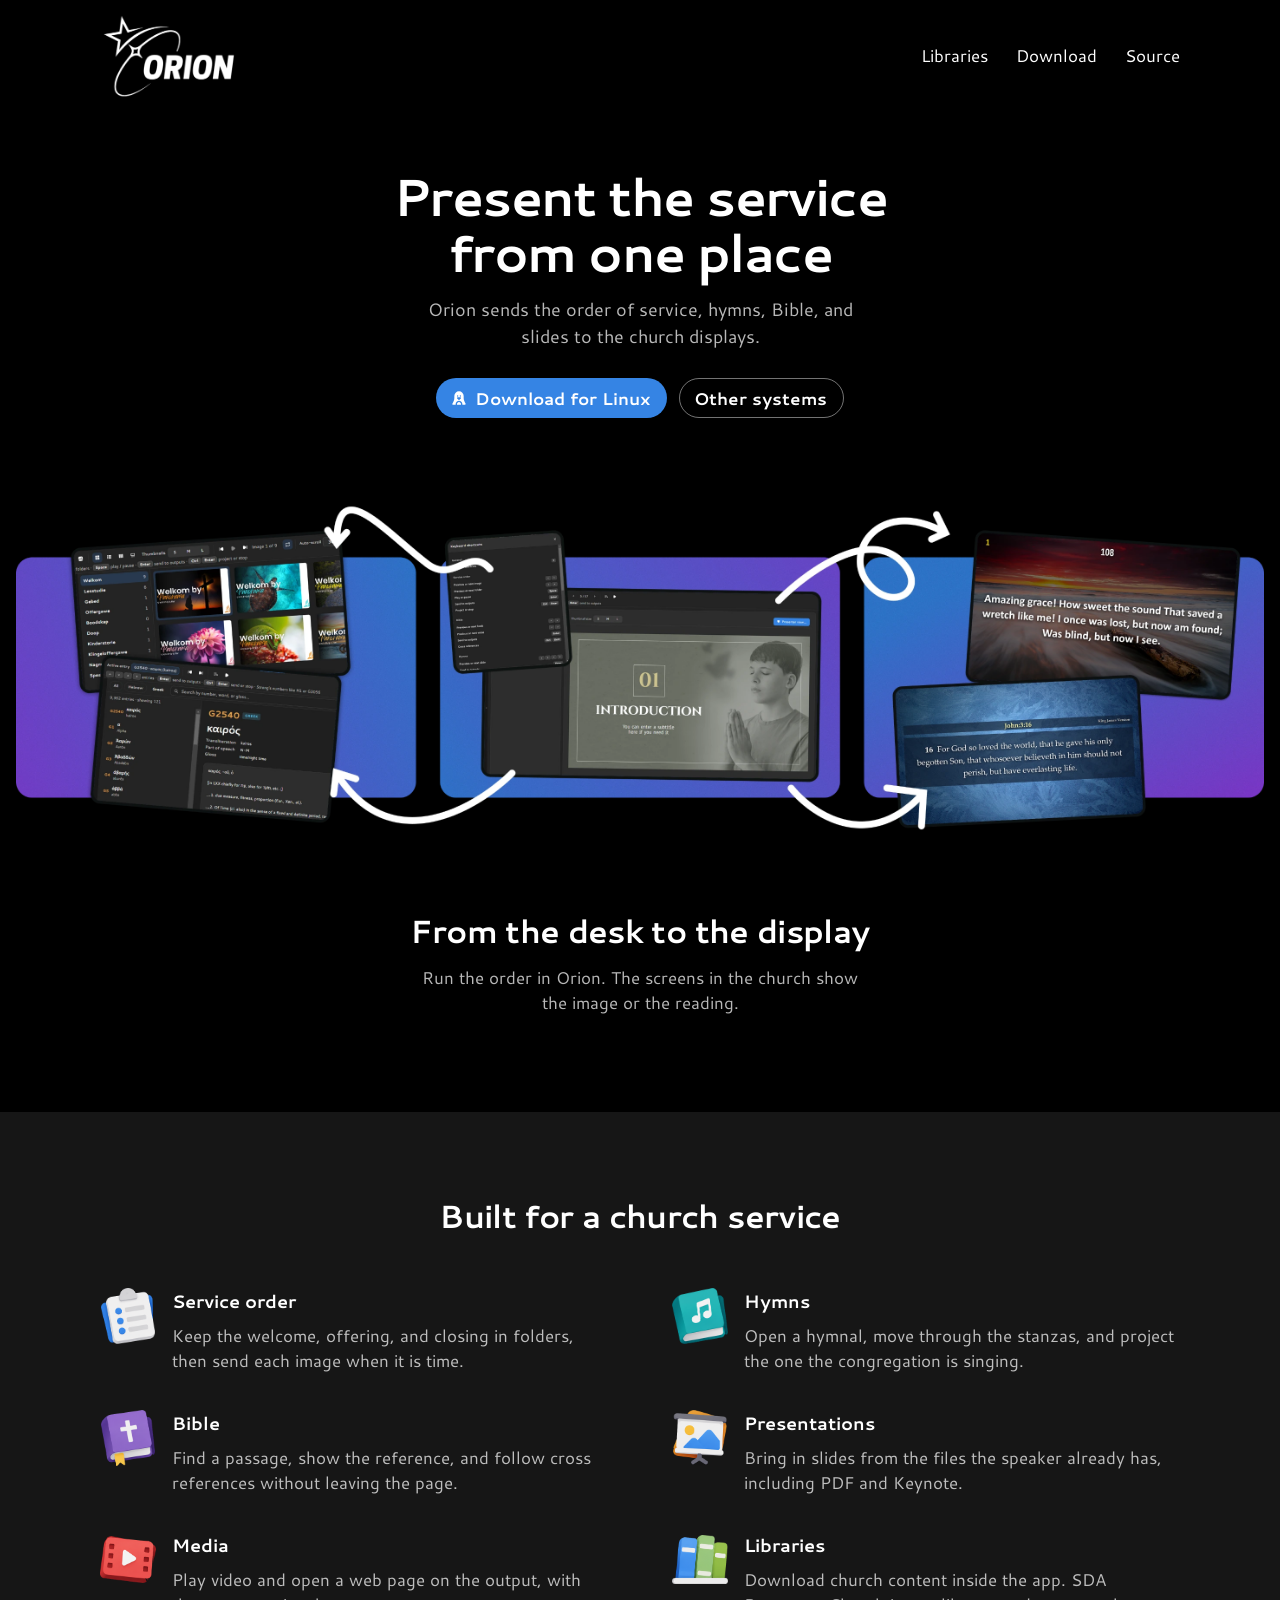
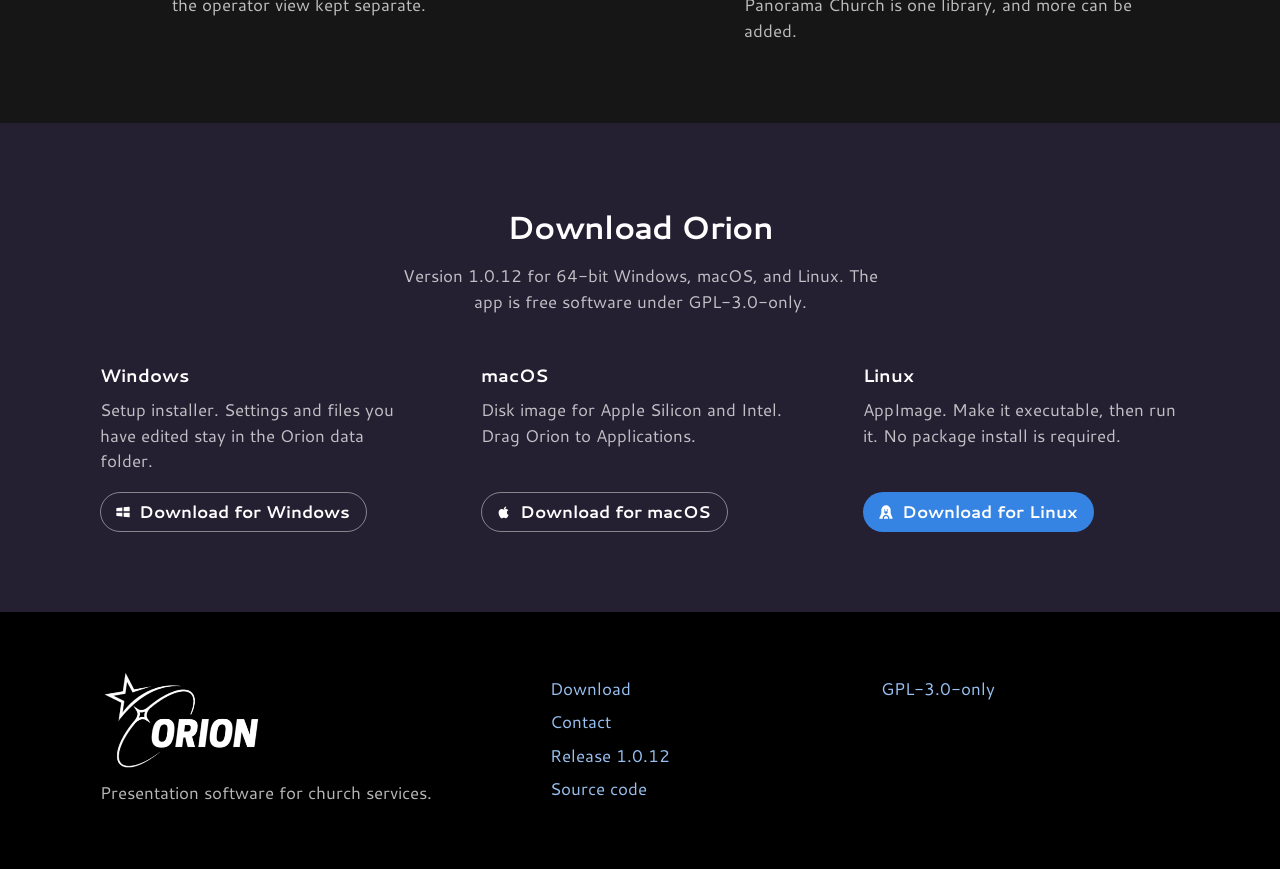
==== commit fe37dc81: "Point the download pages at release 1.0.12. Co-authored-by: Cursor <cursoragent@cursor.com>" ====
--- a/index.html
+++ b/index.html
@@ -58,7 +58,7 @@
           <h1>Present the service from one place</h1>
           <p>Orion sends the order of service, hymns, Bible, and slides to the church displays.</p>
           <div class="hero__actions">
-            <a class="button button--suggested" id="download-primary" href="https://github.com/riandredev/orion/releases/download/v1.0.11/Orion-1.0.11-windows-setup.exe"><svg class="os-icon" viewBox="0 0 24 24" aria-hidden="true"><path fill="currentColor" d="M22 11h-9V4.883l7.89-.877A1 1 0 0 1 22 5Zm-11 0H2V7a1 1 0 0 1 .89-.994L11 5.105Zm-9 2h9v5.895l-8.11-.901A1 1 0 0 1 2 17Zm11 0h9v6a1 1 0 0 1-1.11.994L13 19.117Z"/></svg><span>Download for Windows</span></a>
+            <a class="button button--suggested" id="download-primary" href="https://github.com/riandredev/orion/releases/download/v1.0.12/Orion-1.0.12-windows-setup.exe"><svg class="os-icon" viewBox="0 0 24 24" aria-hidden="true"><path fill="currentColor" d="M22 11h-9V4.883l7.89-.877A1 1 0 0 1 22 5Zm-11 0H2V7a1 1 0 0 1 .89-.994L11 5.105Zm-9 2h9v5.895l-8.11-.901A1 1 0 0 1 2 17Zm11 0h9v6a1 1 0 0 1-1.11.994L13 19.117Z"/></svg><span>Download for Windows</span></a>
             <a class="button" href="#download">Other systems</a>
           </div>
         </div>
@@ -123,22 +123,22 @@
       <section class="band band--alt" id="download">
         <div class="frame">
           <h2>Download Orion</h2>
-          <p class="lede">Version <span data-release="version">1.0.11</span> for 64-bit Windows, macOS, and Linux. The app is free software under GPL-3.0-only.</p>
+          <p class="lede">Version <span data-release="version">1.0.12</span> for 64-bit Windows, macOS, and Linux. The app is free software under GPL-3.0-only.</p>
           <div class="downloads">
             <article>
               <h3>Windows</h3>
               <p>Setup installer. Settings and files you have edited stay in the Orion data folder.</p>
-              <a class="button button--suggested" data-os="windows" href="https://github.com/riandredev/orion/releases/download/v1.0.11/Orion-1.0.11-windows-setup.exe"><svg class="os-icon" viewBox="0 0 24 24" aria-hidden="true"><path fill="currentColor" d="M22 11h-9V4.883l7.89-.877A1 1 0 0 1 22 5Zm-11 0H2V7a1 1 0 0 1 .89-.994L11 5.105Zm-9 2h9v5.895l-8.11-.901A1 1 0 0 1 2 17Zm11 0h9v6a1 1 0 0 1-1.11.994L13 19.117Z"/></svg>Download for Windows</a>
+              <a class="button button--suggested" data-os="windows" href="https://github.com/riandredev/orion/releases/download/v1.0.12/Orion-1.0.12-windows-setup.exe"><svg class="os-icon" viewBox="0 0 24 24" aria-hidden="true"><path fill="currentColor" d="M22 11h-9V4.883l7.89-.877A1 1 0 0 1 22 5Zm-11 0H2V7a1 1 0 0 1 .89-.994L11 5.105Zm-9 2h9v5.895l-8.11-.901A1 1 0 0 1 2 17Zm11 0h9v6a1 1 0 0 1-1.11.994L13 19.117Z"/></svg>Download for Windows</a>
             </article>
             <article>
               <h3>macOS</h3>
               <p>Disk image for Apple Silicon and Intel. Drag Orion to Applications.</p>
-              <a class="button" data-os="macos" href="https://github.com/riandredev/orion/releases/download/v1.0.11/Orion-1.0.11-mac.dmg"><svg class="os-icon" viewBox="0 0 24 24" aria-hidden="true"><path fill="currentColor" d="M16.37 12.86c-.03-2.3 1.88-3.4 1.97-3.46-1.08-1.57-2.75-1.79-3.34-1.81-1.42-.14-2.77.83-3.49.83-.73 0-1.84-.81-3.03-.79-1.56.02-3 .91-3.8 2.3-1.62 2.81-.41 6.97 1.16 9.25.77 1.12 1.69 2.37 2.9 2.33 1.16-.05 1.6-.75 3-.75s1.8.75 3.03.72c1.25-.02 2.04-1.14 2.8-2.26.89-1.3 1.25-2.56 1.27-2.62-.03-.01-2.44-.94-2.47-3.74M14.4 6.64c.64-.77 1.07-1.85.95-2.92-.92.04-2.03.61-2.69 1.38-.59.68-1.1 1.77-.96 2.81 1.02.08 2.07-.52 2.7-1.27"/></svg>Download for macOS</a>
+              <a class="button" data-os="macos" href="https://github.com/riandredev/orion/releases/download/v1.0.12/Orion-1.0.12-mac.dmg"><svg class="os-icon" viewBox="0 0 24 24" aria-hidden="true"><path fill="currentColor" d="M16.37 12.86c-.03-2.3 1.88-3.4 1.97-3.46-1.08-1.57-2.75-1.79-3.34-1.81-1.42-.14-2.77.83-3.49.83-.73 0-1.84-.81-3.03-.79-1.56.02-3 .91-3.8 2.3-1.62 2.81-.41 6.97 1.16 9.25.77 1.12 1.69 2.37 2.9 2.33 1.16-.05 1.6-.75 3-.75s1.8.75 3.03.72c1.25-.02 2.04-1.14 2.8-2.26.89-1.3 1.25-2.56 1.27-2.62-.03-.01-2.44-.94-2.47-3.74M14.4 6.64c.64-.77 1.07-1.85.95-2.92-.92.04-2.03.61-2.69 1.38-.59.68-1.1 1.77-.96 2.81 1.02.08 2.07-.52 2.7-1.27"/></svg>Download for macOS</a>
             </article>
             <article>
               <h3>Linux</h3>
               <p>AppImage. Make it executable, then run it. No package install is required.</p>
-              <a class="button" data-os="linux" href="https://github.com/riandredev/orion/releases/download/v1.0.11/Orion-1.0.11-linux.AppImage"><svg class="os-icon" viewBox="0 0 24 24" aria-hidden="true"><path fill="currentColor" d="M21 22h-4v-1c0-2.563-2.448-4.999-5-5c-2.552.001-5 2.437-5 5v1H3a1 1 0 0 1-.894-1.447c.172-.345.355-.685.537-1.025c.278-.518.554-1.036.811-1.564q.426-.867.762-1.772C4.707 14.85 5 13.432 5 12V9a7 7 0 1 1 14 0v3c0 1.432.293 2.85.784 4.192q.336.906.762 1.772c.257.528.533 1.046.811 1.564c.182.34.365.68.537 1.025a.997.997 0 0 1-.447 1.341A1 1 0 0 1 21 22M10.01 8H10a1 1 0 0 0 0 2h.01a1 1 0 0 0 0-2m4 0H14a1 1 0 0 0 0 2h.01a1 1 0 0 0 0-2M14 11h-4a1.002 1.002 0 0 0-.707 1.707l2 2a1 1 0 0 0 1.414 0l2-2A1 1 0 0 0 14 11m1 10v1H9v-1c0-.768.428-1.514.957-2.043C10.492 18.422 11.226 18 12 18c1.423 0 3 1.525 3 3"/></svg>Download for Linux</a>
+              <a class="button" data-os="linux" href="https://github.com/riandredev/orion/releases/download/v1.0.12/Orion-1.0.12-linux.AppImage"><svg class="os-icon" viewBox="0 0 24 24" aria-hidden="true"><path fill="currentColor" d="M21 22h-4v-1c0-2.563-2.448-4.999-5-5c-2.552.001-5 2.437-5 5v1H3a1 1 0 0 1-.894-1.447c.172-.345.355-.685.537-1.025c.278-.518.554-1.036.811-1.564q.426-.867.762-1.772C4.707 14.85 5 13.432 5 12V9a7 7 0 1 1 14 0v3c0 1.432.293 2.85.784 4.192q.336.906.762 1.772c.257.528.533 1.046.811 1.564c.182.34.365.68.537 1.025a.997.997 0 0 1-.447 1.341A1 1 0 0 1 21 22M10.01 8H10a1 1 0 0 0 0 2h.01a1 1 0 0 0 0-2m4 0H14a1 1 0 0 0 0 2h.01a1 1 0 0 0 0-2M14 11h-4a1.002 1.002 0 0 0-.707 1.707l2 2a1 1 0 0 0 1.414 0l2-2A1 1 0 0 0 14 11m1 10v1H9v-1c0-.768.428-1.514.957-2.043C10.492 18.422 11.226 18 12 18c1.423 0 3 1.525 3 3"/></svg>Download for Linux</a>
             </article>
           </div>
         </div>
@@ -154,7 +154,7 @@
         <div>
           <a href="#download">Download</a>
           <a href="contact/">Contact</a>
-          <a data-release="notes" href="https://github.com/riandredev/orion/releases/tag/v1.0.11">Release 1.0.11</a>
+          <a data-release="notes" href="https://github.com/riandredev/orion/releases/tag/v1.0.12">Release 1.0.12</a>
           <a href="https://github.com/riandredev/orion">Source code</a>
         </div>
         <div>
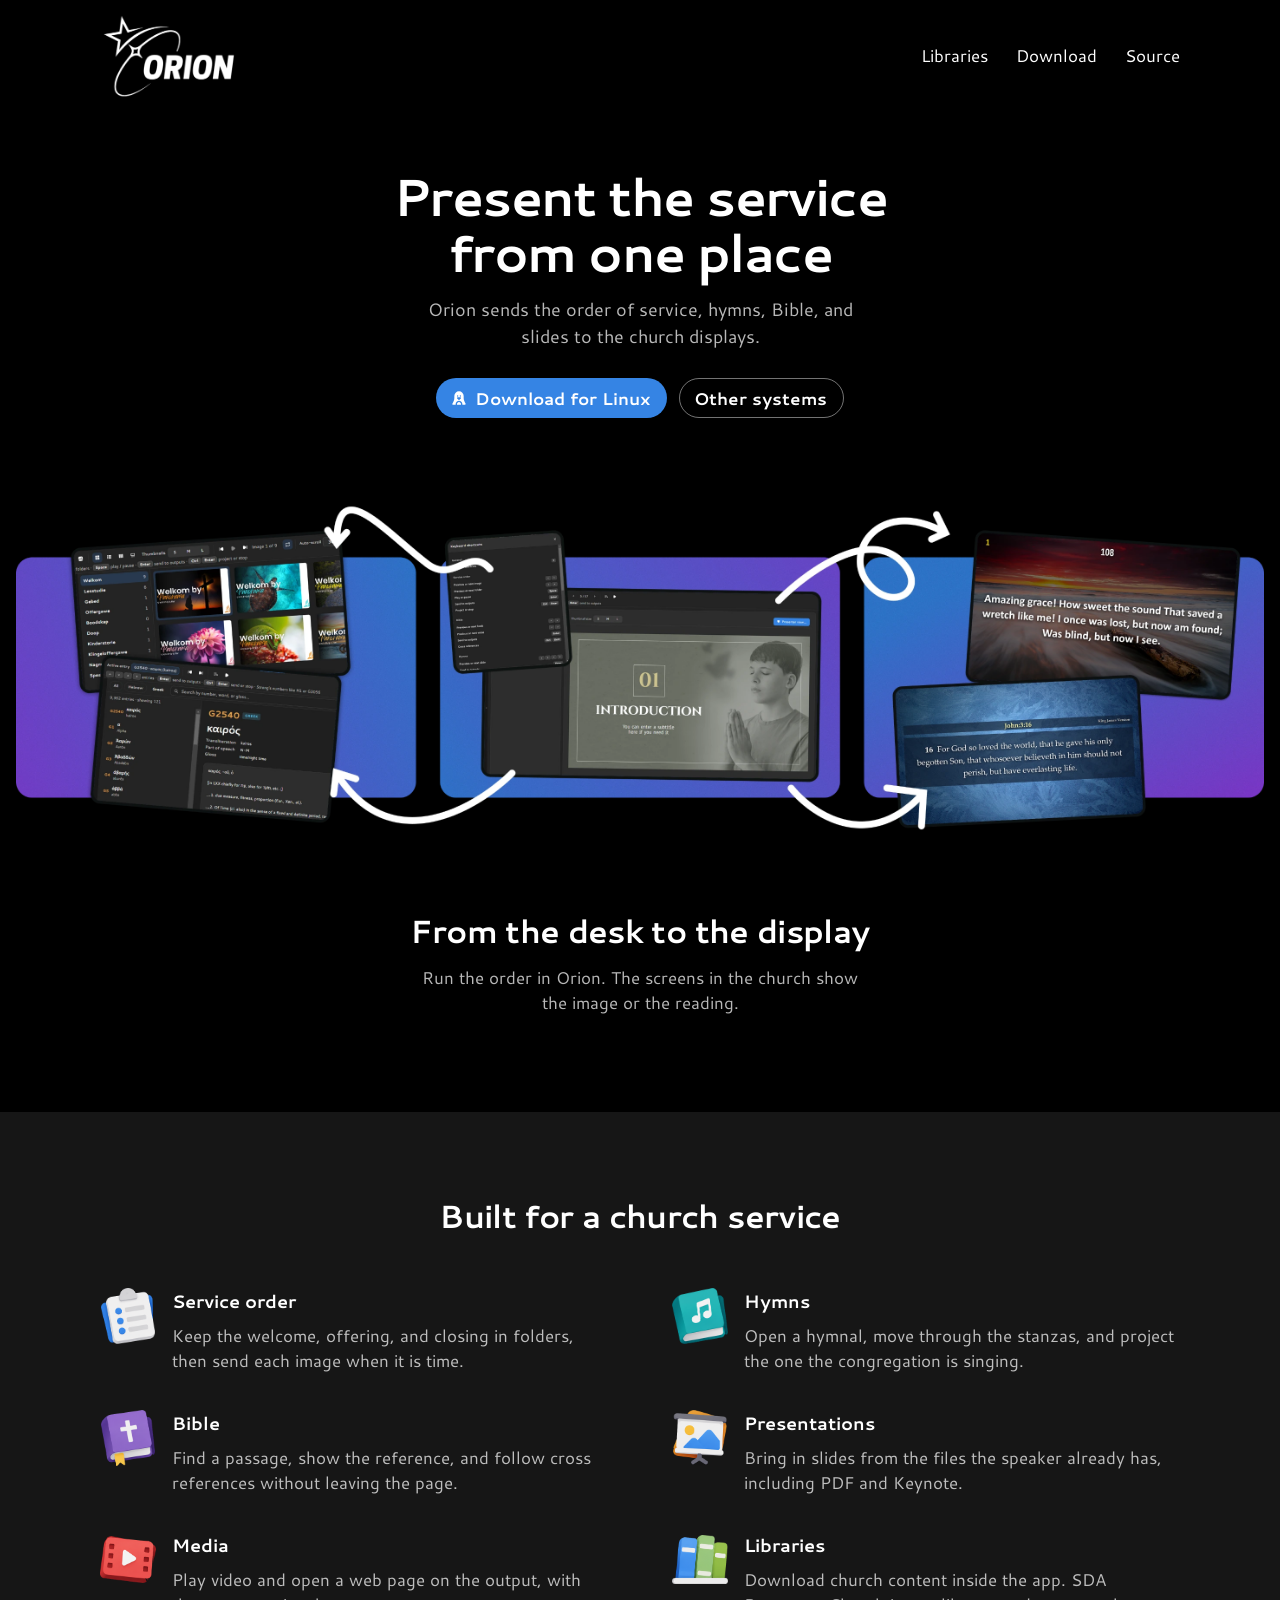
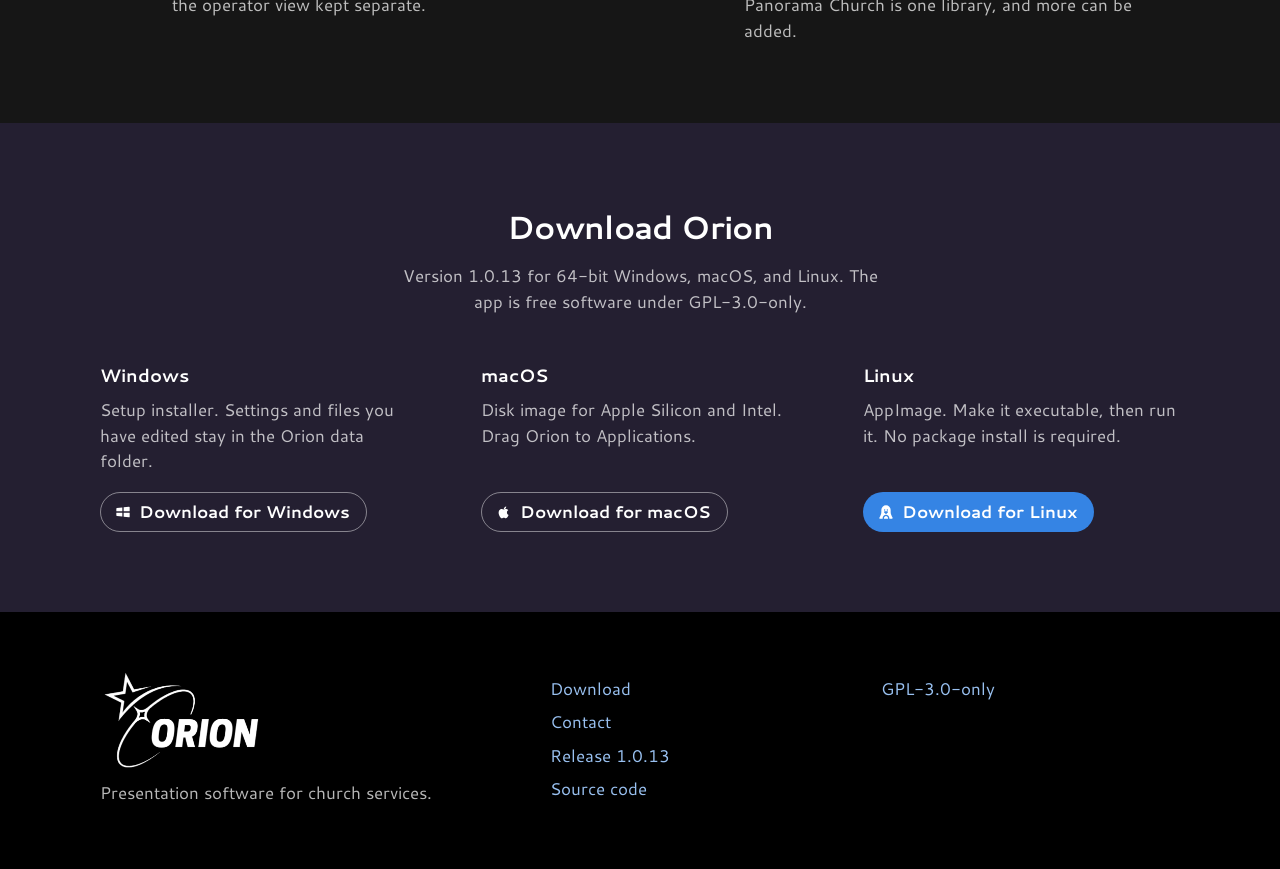
==== commit 4a75a370: "Point the download pages at release 1.0.13. Co-authored-by: Cursor <cursoragent@cursor.com>" ====
--- a/index.html
+++ b/index.html
@@ -58,7 +58,7 @@
           <h1>Present the service from one place</h1>
           <p>Orion sends the order of service, hymns, Bible, and slides to the church displays.</p>
           <div class="hero__actions">
-            <a class="button button--suggested" id="download-primary" href="https://github.com/riandredev/orion/releases/download/v1.0.12/Orion-1.0.12-windows-setup.exe"><svg class="os-icon" viewBox="0 0 24 24" aria-hidden="true"><path fill="currentColor" d="M22 11h-9V4.883l7.89-.877A1 1 0 0 1 22 5Zm-11 0H2V7a1 1 0 0 1 .89-.994L11 5.105Zm-9 2h9v5.895l-8.11-.901A1 1 0 0 1 2 17Zm11 0h9v6a1 1 0 0 1-1.11.994L13 19.117Z"/></svg><span>Download for Windows</span></a>
+            <a class="button button--suggested" id="download-primary" href="https://github.com/riandredev/orion/releases/download/v1.0.13/Orion-1.0.13-windows-setup.exe"><svg class="os-icon" viewBox="0 0 24 24" aria-hidden="true"><path fill="currentColor" d="M22 11h-9V4.883l7.89-.877A1 1 0 0 1 22 5Zm-11 0H2V7a1 1 0 0 1 .89-.994L11 5.105Zm-9 2h9v5.895l-8.11-.901A1 1 0 0 1 2 17Zm11 0h9v6a1 1 0 0 1-1.11.994L13 19.117Z"/></svg><span>Download for Windows</span></a>
             <a class="button" href="#download">Other systems</a>
           </div>
         </div>
@@ -123,22 +123,22 @@
       <section class="band band--alt" id="download">
         <div class="frame">
           <h2>Download Orion</h2>
-          <p class="lede">Version <span data-release="version">1.0.12</span> for 64-bit Windows, macOS, and Linux. The app is free software under GPL-3.0-only.</p>
+          <p class="lede">Version <span data-release="version">1.0.13</span> for 64-bit Windows, macOS, and Linux. The app is free software under GPL-3.0-only.</p>
           <div class="downloads">
             <article>
               <h3>Windows</h3>
               <p>Setup installer. Settings and files you have edited stay in the Orion data folder.</p>
-              <a class="button button--suggested" data-os="windows" href="https://github.com/riandredev/orion/releases/download/v1.0.12/Orion-1.0.12-windows-setup.exe"><svg class="os-icon" viewBox="0 0 24 24" aria-hidden="true"><path fill="currentColor" d="M22 11h-9V4.883l7.89-.877A1 1 0 0 1 22 5Zm-11 0H2V7a1 1 0 0 1 .89-.994L11 5.105Zm-9 2h9v5.895l-8.11-.901A1 1 0 0 1 2 17Zm11 0h9v6a1 1 0 0 1-1.11.994L13 19.117Z"/></svg>Download for Windows</a>
+              <a class="button button--suggested" data-os="windows" href="https://github.com/riandredev/orion/releases/download/v1.0.13/Orion-1.0.13-windows-setup.exe"><svg class="os-icon" viewBox="0 0 24 24" aria-hidden="true"><path fill="currentColor" d="M22 11h-9V4.883l7.89-.877A1 1 0 0 1 22 5Zm-11 0H2V7a1 1 0 0 1 .89-.994L11 5.105Zm-9 2h9v5.895l-8.11-.901A1 1 0 0 1 2 17Zm11 0h9v6a1 1 0 0 1-1.11.994L13 19.117Z"/></svg>Download for Windows</a>
             </article>
             <article>
               <h3>macOS</h3>
               <p>Disk image for Apple Silicon and Intel. Drag Orion to Applications.</p>
-              <a class="button" data-os="macos" href="https://github.com/riandredev/orion/releases/download/v1.0.12/Orion-1.0.12-mac.dmg"><svg class="os-icon" viewBox="0 0 24 24" aria-hidden="true"><path fill="currentColor" d="M16.37 12.86c-.03-2.3 1.88-3.4 1.97-3.46-1.08-1.57-2.75-1.79-3.34-1.81-1.42-.14-2.77.83-3.49.83-.73 0-1.84-.81-3.03-.79-1.56.02-3 .91-3.8 2.3-1.62 2.81-.41 6.97 1.16 9.25.77 1.12 1.69 2.37 2.9 2.33 1.16-.05 1.6-.75 3-.75s1.8.75 3.03.72c1.25-.02 2.04-1.14 2.8-2.26.89-1.3 1.25-2.56 1.27-2.62-.03-.01-2.44-.94-2.47-3.74M14.4 6.64c.64-.77 1.07-1.85.95-2.92-.92.04-2.03.61-2.69 1.38-.59.68-1.1 1.77-.96 2.81 1.02.08 2.07-.52 2.7-1.27"/></svg>Download for macOS</a>
+              <a class="button" data-os="macos" href="https://github.com/riandredev/orion/releases/download/v1.0.13/Orion-1.0.13-mac.dmg"><svg class="os-icon" viewBox="0 0 24 24" aria-hidden="true"><path fill="currentColor" d="M16.37 12.86c-.03-2.3 1.88-3.4 1.97-3.46-1.08-1.57-2.75-1.79-3.34-1.81-1.42-.14-2.77.83-3.49.83-.73 0-1.84-.81-3.03-.79-1.56.02-3 .91-3.8 2.3-1.62 2.81-.41 6.97 1.16 9.25.77 1.12 1.69 2.37 2.9 2.33 1.16-.05 1.6-.75 3-.75s1.8.75 3.03.72c1.25-.02 2.04-1.14 2.8-2.26.89-1.3 1.25-2.56 1.27-2.62-.03-.01-2.44-.94-2.47-3.74M14.4 6.64c.64-.77 1.07-1.85.95-2.92-.92.04-2.03.61-2.69 1.38-.59.68-1.1 1.77-.96 2.81 1.02.08 2.07-.52 2.7-1.27"/></svg>Download for macOS</a>
             </article>
             <article>
               <h3>Linux</h3>
               <p>AppImage. Make it executable, then run it. No package install is required.</p>
-              <a class="button" data-os="linux" href="https://github.com/riandredev/orion/releases/download/v1.0.12/Orion-1.0.12-linux.AppImage"><svg class="os-icon" viewBox="0 0 24 24" aria-hidden="true"><path fill="currentColor" d="M21 22h-4v-1c0-2.563-2.448-4.999-5-5c-2.552.001-5 2.437-5 5v1H3a1 1 0 0 1-.894-1.447c.172-.345.355-.685.537-1.025c.278-.518.554-1.036.811-1.564q.426-.867.762-1.772C4.707 14.85 5 13.432 5 12V9a7 7 0 1 1 14 0v3c0 1.432.293 2.85.784 4.192q.336.906.762 1.772c.257.528.533 1.046.811 1.564c.182.34.365.68.537 1.025a.997.997 0 0 1-.447 1.341A1 1 0 0 1 21 22M10.01 8H10a1 1 0 0 0 0 2h.01a1 1 0 0 0 0-2m4 0H14a1 1 0 0 0 0 2h.01a1 1 0 0 0 0-2M14 11h-4a1.002 1.002 0 0 0-.707 1.707l2 2a1 1 0 0 0 1.414 0l2-2A1 1 0 0 0 14 11m1 10v1H9v-1c0-.768.428-1.514.957-2.043C10.492 18.422 11.226 18 12 18c1.423 0 3 1.525 3 3"/></svg>Download for Linux</a>
+              <a class="button" data-os="linux" href="https://github.com/riandredev/orion/releases/download/v1.0.13/Orion-1.0.13-linux.AppImage"><svg class="os-icon" viewBox="0 0 24 24" aria-hidden="true"><path fill="currentColor" d="M21 22h-4v-1c0-2.563-2.448-4.999-5-5c-2.552.001-5 2.437-5 5v1H3a1 1 0 0 1-.894-1.447c.172-.345.355-.685.537-1.025c.278-.518.554-1.036.811-1.564q.426-.867.762-1.772C4.707 14.85 5 13.432 5 12V9a7 7 0 1 1 14 0v3c0 1.432.293 2.85.784 4.192q.336.906.762 1.772c.257.528.533 1.046.811 1.564c.182.34.365.68.537 1.025a.997.997 0 0 1-.447 1.341A1 1 0 0 1 21 22M10.01 8H10a1 1 0 0 0 0 2h.01a1 1 0 0 0 0-2m4 0H14a1 1 0 0 0 0 2h.01a1 1 0 0 0 0-2M14 11h-4a1.002 1.002 0 0 0-.707 1.707l2 2a1 1 0 0 0 1.414 0l2-2A1 1 0 0 0 14 11m1 10v1H9v-1c0-.768.428-1.514.957-2.043C10.492 18.422 11.226 18 12 18c1.423 0 3 1.525 3 3"/></svg>Download for Linux</a>
             </article>
           </div>
         </div>
@@ -154,7 +154,7 @@
         <div>
           <a href="#download">Download</a>
           <a href="contact/">Contact</a>
-          <a data-release="notes" href="https://github.com/riandredev/orion/releases/tag/v1.0.12">Release 1.0.12</a>
+          <a data-release="notes" href="https://github.com/riandredev/orion/releases/tag/v1.0.13">Release 1.0.13</a>
           <a href="https://github.com/riandredev/orion">Source code</a>
         </div>
         <div>
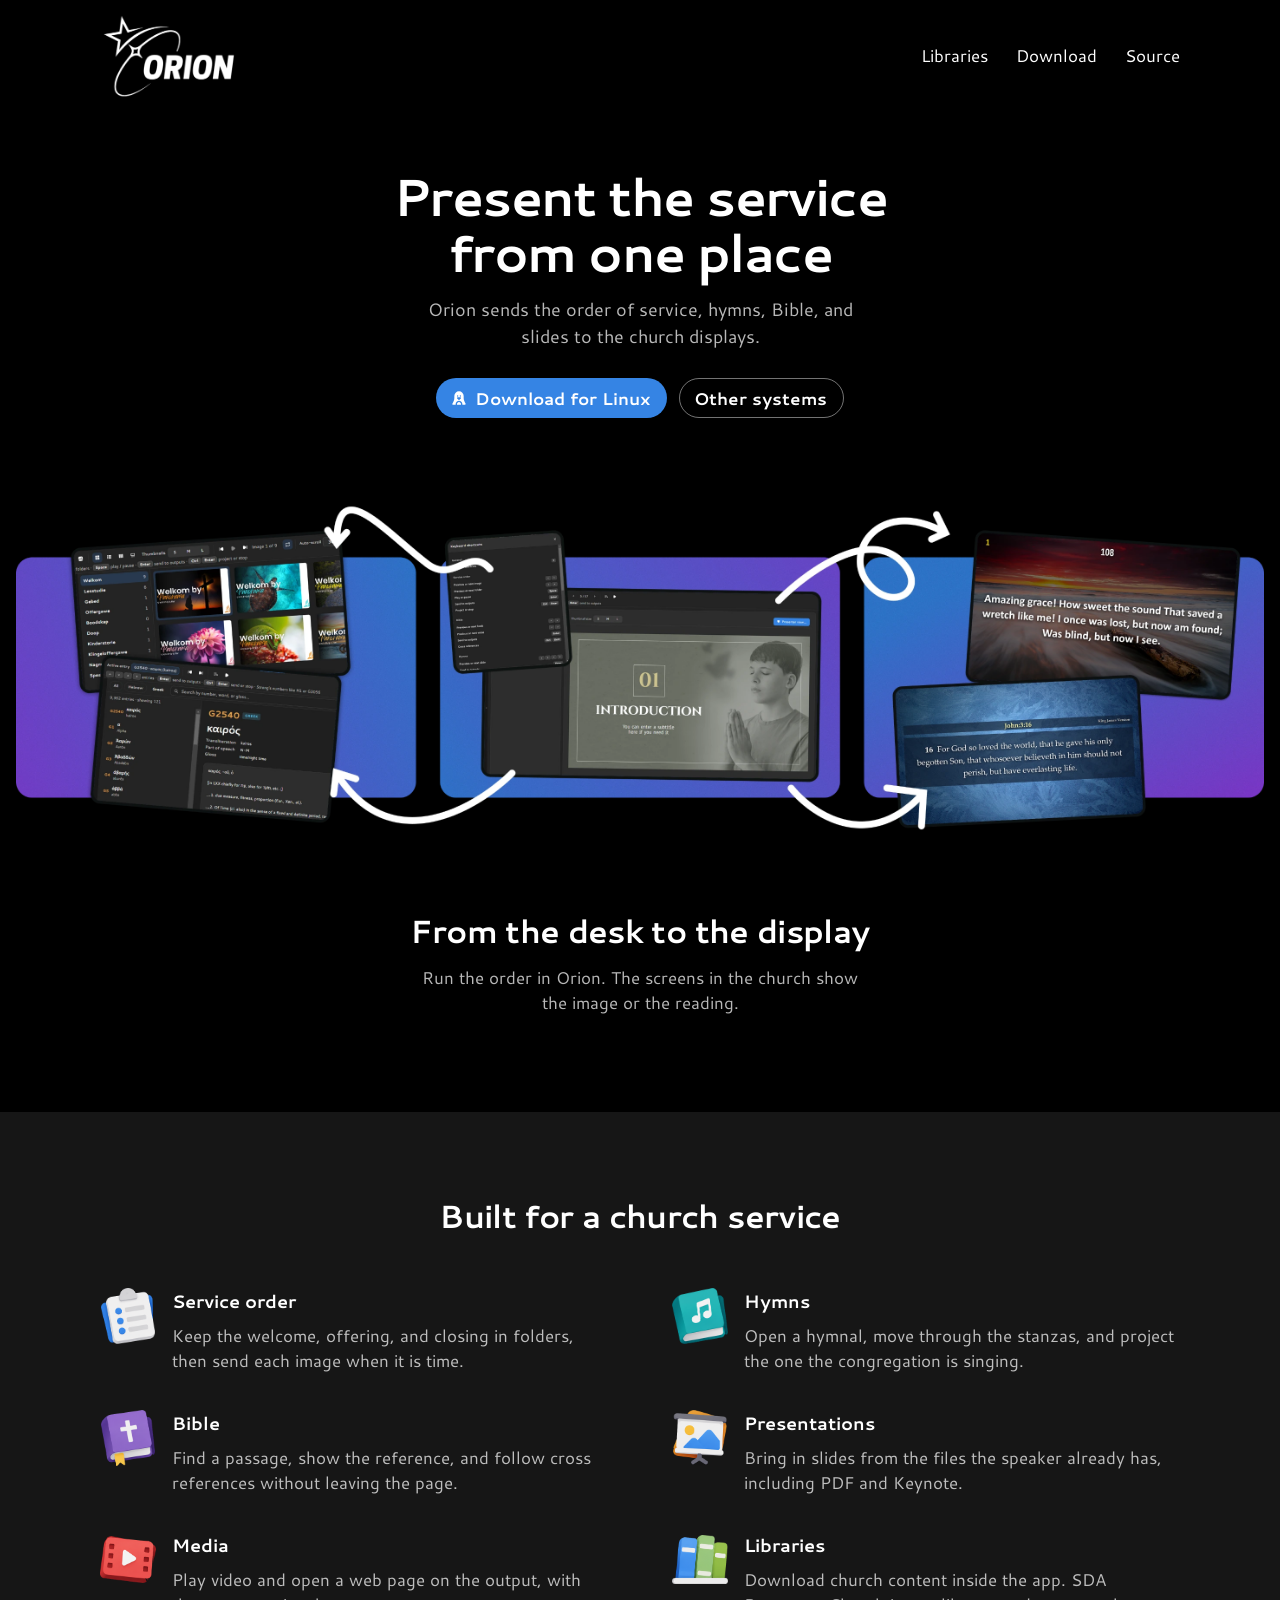
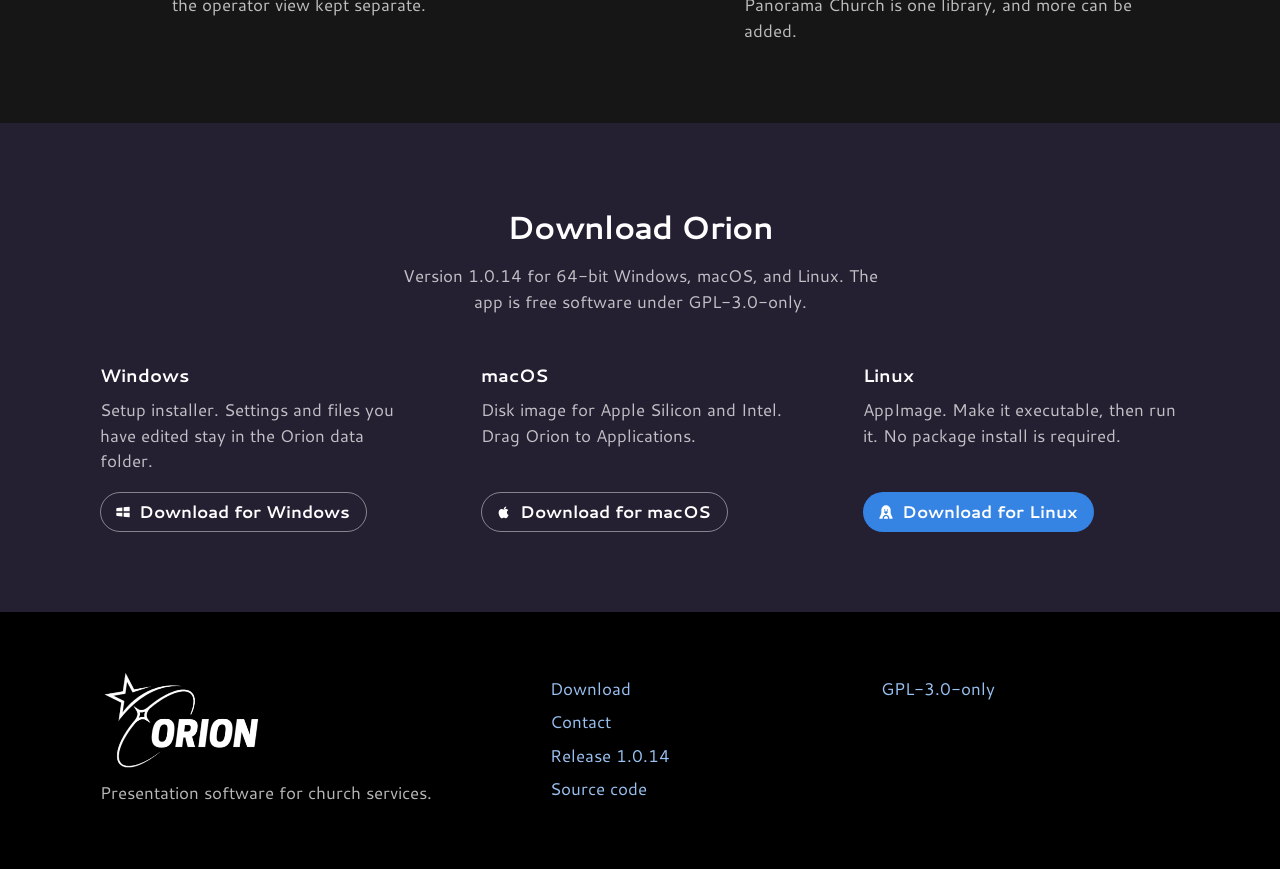
==== commit 3d4b9686: "Point the download pages at release 1.0.14. Co-authored-by: Cursor <cursoragent@cursor.com>" ====
--- a/index.html
+++ b/index.html
@@ -58,7 +58,7 @@
           <h1>Present the service from one place</h1>
           <p>Orion sends the order of service, hymns, Bible, and slides to the church displays.</p>
           <div class="hero__actions">
-            <a class="button button--suggested" id="download-primary" href="https://github.com/riandredev/orion/releases/download/v1.0.13/Orion-1.0.13-windows-setup.exe"><svg class="os-icon" viewBox="0 0 24 24" aria-hidden="true"><path fill="currentColor" d="M22 11h-9V4.883l7.89-.877A1 1 0 0 1 22 5Zm-11 0H2V7a1 1 0 0 1 .89-.994L11 5.105Zm-9 2h9v5.895l-8.11-.901A1 1 0 0 1 2 17Zm11 0h9v6a1 1 0 0 1-1.11.994L13 19.117Z"/></svg><span>Download for Windows</span></a>
+            <a class="button button--suggested" id="download-primary" href="https://github.com/riandredev/orion/releases/download/v1.0.14/Orion-1.0.14-windows-setup.exe"><svg class="os-icon" viewBox="0 0 24 24" aria-hidden="true"><path fill="currentColor" d="M22 11h-9V4.883l7.89-.877A1 1 0 0 1 22 5Zm-11 0H2V7a1 1 0 0 1 .89-.994L11 5.105Zm-9 2h9v5.895l-8.11-.901A1 1 0 0 1 2 17Zm11 0h9v6a1 1 0 0 1-1.11.994L13 19.117Z"/></svg><span>Download for Windows</span></a>
             <a class="button" href="#download">Other systems</a>
           </div>
         </div>
@@ -123,22 +123,22 @@
       <section class="band band--alt" id="download">
         <div class="frame">
           <h2>Download Orion</h2>
-          <p class="lede">Version <span data-release="version">1.0.13</span> for 64-bit Windows, macOS, and Linux. The app is free software under GPL-3.0-only.</p>
+          <p class="lede">Version <span data-release="version">1.0.14</span> for 64-bit Windows, macOS, and Linux. The app is free software under GPL-3.0-only.</p>
           <div class="downloads">
             <article>
               <h3>Windows</h3>
               <p>Setup installer. Settings and files you have edited stay in the Orion data folder.</p>
-              <a class="button button--suggested" data-os="windows" href="https://github.com/riandredev/orion/releases/download/v1.0.13/Orion-1.0.13-windows-setup.exe"><svg class="os-icon" viewBox="0 0 24 24" aria-hidden="true"><path fill="currentColor" d="M22 11h-9V4.883l7.89-.877A1 1 0 0 1 22 5Zm-11 0H2V7a1 1 0 0 1 .89-.994L11 5.105Zm-9 2h9v5.895l-8.11-.901A1 1 0 0 1 2 17Zm11 0h9v6a1 1 0 0 1-1.11.994L13 19.117Z"/></svg>Download for Windows</a>
+              <a class="button button--suggested" data-os="windows" href="https://github.com/riandredev/orion/releases/download/v1.0.14/Orion-1.0.14-windows-setup.exe"><svg class="os-icon" viewBox="0 0 24 24" aria-hidden="true"><path fill="currentColor" d="M22 11h-9V4.883l7.89-.877A1 1 0 0 1 22 5Zm-11 0H2V7a1 1 0 0 1 .89-.994L11 5.105Zm-9 2h9v5.895l-8.11-.901A1 1 0 0 1 2 17Zm11 0h9v6a1 1 0 0 1-1.11.994L13 19.117Z"/></svg>Download for Windows</a>
             </article>
             <article>
               <h3>macOS</h3>
               <p>Disk image for Apple Silicon and Intel. Drag Orion to Applications.</p>
-              <a class="button" data-os="macos" href="https://github.com/riandredev/orion/releases/download/v1.0.13/Orion-1.0.13-mac.dmg"><svg class="os-icon" viewBox="0 0 24 24" aria-hidden="true"><path fill="currentColor" d="M16.37 12.86c-.03-2.3 1.88-3.4 1.97-3.46-1.08-1.57-2.75-1.79-3.34-1.81-1.42-.14-2.77.83-3.49.83-.73 0-1.84-.81-3.03-.79-1.56.02-3 .91-3.8 2.3-1.62 2.81-.41 6.97 1.16 9.25.77 1.12 1.69 2.37 2.9 2.33 1.16-.05 1.6-.75 3-.75s1.8.75 3.03.72c1.25-.02 2.04-1.14 2.8-2.26.89-1.3 1.25-2.56 1.27-2.62-.03-.01-2.44-.94-2.47-3.74M14.4 6.64c.64-.77 1.07-1.85.95-2.92-.92.04-2.03.61-2.69 1.38-.59.68-1.1 1.77-.96 2.81 1.02.08 2.07-.52 2.7-1.27"/></svg>Download for macOS</a>
+              <a class="button" data-os="macos" href="https://github.com/riandredev/orion/releases/download/v1.0.14/Orion-1.0.14-mac.dmg"><svg class="os-icon" viewBox="0 0 24 24" aria-hidden="true"><path fill="currentColor" d="M16.37 12.86c-.03-2.3 1.88-3.4 1.97-3.46-1.08-1.57-2.75-1.79-3.34-1.81-1.42-.14-2.77.83-3.49.83-.73 0-1.84-.81-3.03-.79-1.56.02-3 .91-3.8 2.3-1.62 2.81-.41 6.97 1.16 9.25.77 1.12 1.69 2.37 2.9 2.33 1.16-.05 1.6-.75 3-.75s1.8.75 3.03.72c1.25-.02 2.04-1.14 2.8-2.26.89-1.3 1.25-2.56 1.27-2.62-.03-.01-2.44-.94-2.47-3.74M14.4 6.64c.64-.77 1.07-1.85.95-2.92-.92.04-2.03.61-2.69 1.38-.59.68-1.1 1.77-.96 2.81 1.02.08 2.07-.52 2.7-1.27"/></svg>Download for macOS</a>
             </article>
             <article>
               <h3>Linux</h3>
               <p>AppImage. Make it executable, then run it. No package install is required.</p>
-              <a class="button" data-os="linux" href="https://github.com/riandredev/orion/releases/download/v1.0.13/Orion-1.0.13-linux.AppImage"><svg class="os-icon" viewBox="0 0 24 24" aria-hidden="true"><path fill="currentColor" d="M21 22h-4v-1c0-2.563-2.448-4.999-5-5c-2.552.001-5 2.437-5 5v1H3a1 1 0 0 1-.894-1.447c.172-.345.355-.685.537-1.025c.278-.518.554-1.036.811-1.564q.426-.867.762-1.772C4.707 14.85 5 13.432 5 12V9a7 7 0 1 1 14 0v3c0 1.432.293 2.85.784 4.192q.336.906.762 1.772c.257.528.533 1.046.811 1.564c.182.34.365.68.537 1.025a.997.997 0 0 1-.447 1.341A1 1 0 0 1 21 22M10.01 8H10a1 1 0 0 0 0 2h.01a1 1 0 0 0 0-2m4 0H14a1 1 0 0 0 0 2h.01a1 1 0 0 0 0-2M14 11h-4a1.002 1.002 0 0 0-.707 1.707l2 2a1 1 0 0 0 1.414 0l2-2A1 1 0 0 0 14 11m1 10v1H9v-1c0-.768.428-1.514.957-2.043C10.492 18.422 11.226 18 12 18c1.423 0 3 1.525 3 3"/></svg>Download for Linux</a>
+              <a class="button" data-os="linux" href="https://github.com/riandredev/orion/releases/download/v1.0.14/Orion-1.0.14-linux.AppImage"><svg class="os-icon" viewBox="0 0 24 24" aria-hidden="true"><path fill="currentColor" d="M21 22h-4v-1c0-2.563-2.448-4.999-5-5c-2.552.001-5 2.437-5 5v1H3a1 1 0 0 1-.894-1.447c.172-.345.355-.685.537-1.025c.278-.518.554-1.036.811-1.564q.426-.867.762-1.772C4.707 14.85 5 13.432 5 12V9a7 7 0 1 1 14 0v3c0 1.432.293 2.85.784 4.192q.336.906.762 1.772c.257.528.533 1.046.811 1.564c.182.34.365.68.537 1.025a.997.997 0 0 1-.447 1.341A1 1 0 0 1 21 22M10.01 8H10a1 1 0 0 0 0 2h.01a1 1 0 0 0 0-2m4 0H14a1 1 0 0 0 0 2h.01a1 1 0 0 0 0-2M14 11h-4a1.002 1.002 0 0 0-.707 1.707l2 2a1 1 0 0 0 1.414 0l2-2A1 1 0 0 0 14 11m1 10v1H9v-1c0-.768.428-1.514.957-2.043C10.492 18.422 11.226 18 12 18c1.423 0 3 1.525 3 3"/></svg>Download for Linux</a>
             </article>
           </div>
         </div>
@@ -154,7 +154,7 @@
         <div>
           <a href="#download">Download</a>
           <a href="contact/">Contact</a>
-          <a data-release="notes" href="https://github.com/riandredev/orion/releases/tag/v1.0.13">Release 1.0.13</a>
+          <a data-release="notes" href="https://github.com/riandredev/orion/releases/tag/v1.0.14">Release 1.0.14</a>
           <a href="https://github.com/riandredev/orion">Source code</a>
         </div>
         <div>
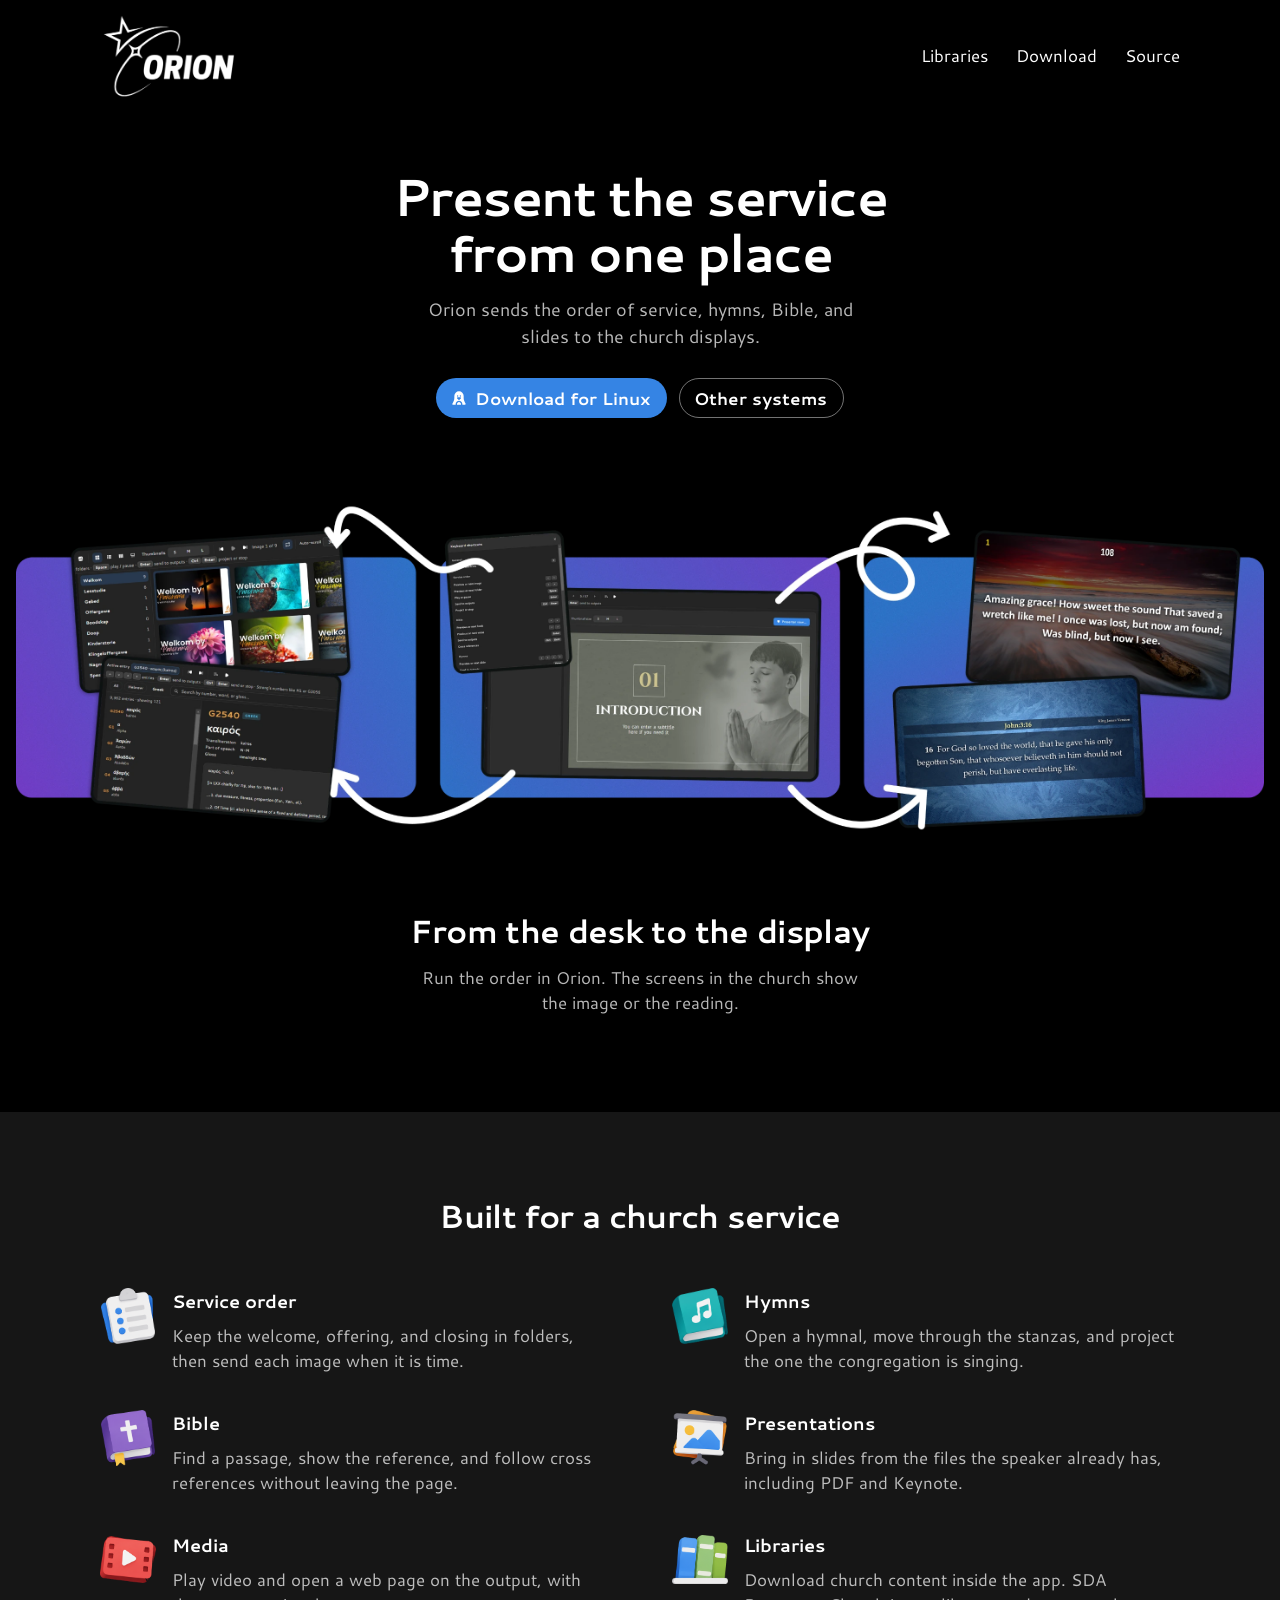
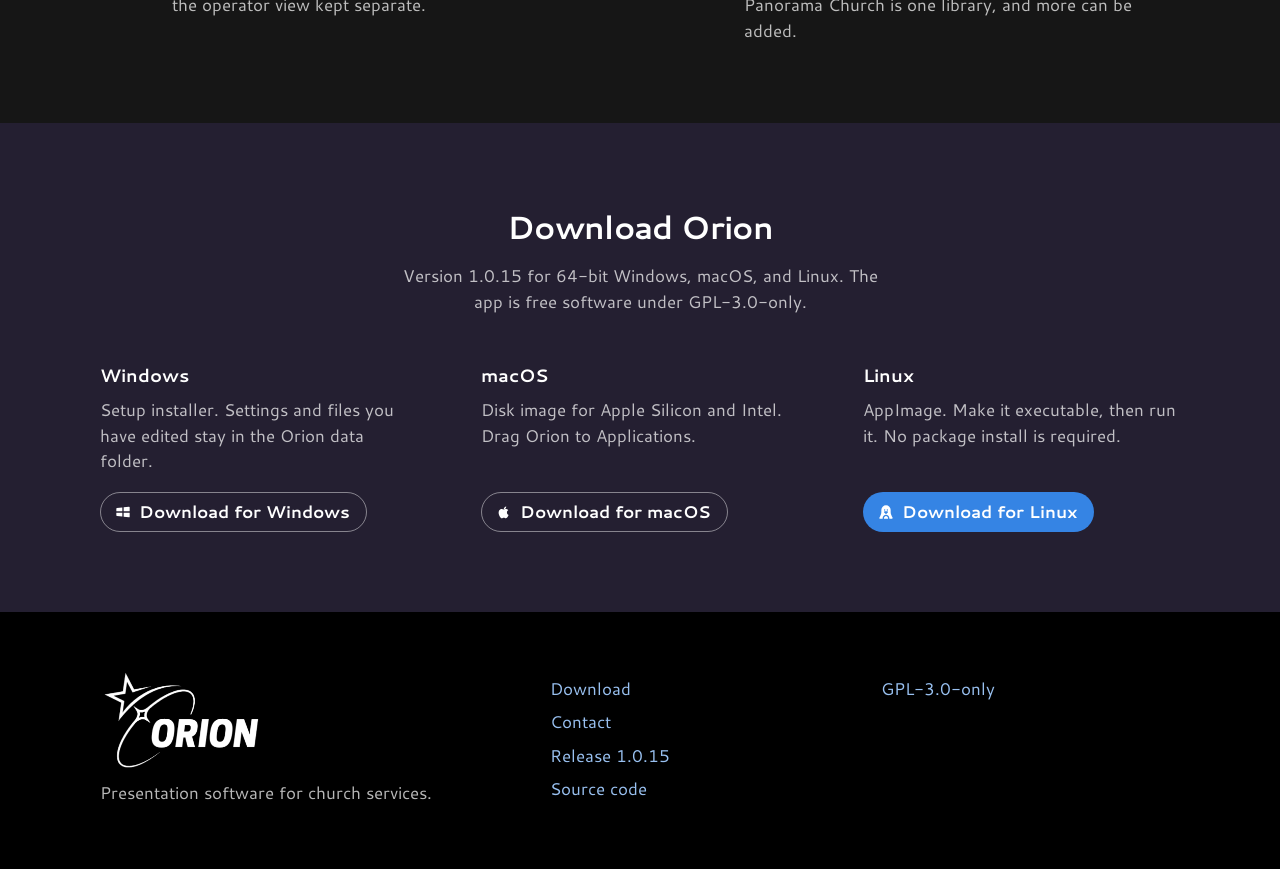
==== commit 51d0d410: "Point the download pages at release 1.0.15. Co-authored-by: Cursor <cursoragent@cursor.com>" ====
--- a/index.html
+++ b/index.html
@@ -58,7 +58,7 @@
           <h1>Present the service from one place</h1>
           <p>Orion sends the order of service, hymns, Bible, and slides to the church displays.</p>
           <div class="hero__actions">
-            <a class="button button--suggested" id="download-primary" href="https://github.com/riandredev/orion/releases/download/v1.0.14/Orion-1.0.14-windows-setup.exe"><svg class="os-icon" viewBox="0 0 24 24" aria-hidden="true"><path fill="currentColor" d="M22 11h-9V4.883l7.89-.877A1 1 0 0 1 22 5Zm-11 0H2V7a1 1 0 0 1 .89-.994L11 5.105Zm-9 2h9v5.895l-8.11-.901A1 1 0 0 1 2 17Zm11 0h9v6a1 1 0 0 1-1.11.994L13 19.117Z"/></svg><span>Download for Windows</span></a>
+            <a class="button button--suggested" id="download-primary" href="https://github.com/riandredev/orion/releases/download/v1.0.15/Orion-1.0.15-windows-setup.exe"><svg class="os-icon" viewBox="0 0 24 24" aria-hidden="true"><path fill="currentColor" d="M22 11h-9V4.883l7.89-.877A1 1 0 0 1 22 5Zm-11 0H2V7a1 1 0 0 1 .89-.994L11 5.105Zm-9 2h9v5.895l-8.11-.901A1 1 0 0 1 2 17Zm11 0h9v6a1 1 0 0 1-1.11.994L13 19.117Z"/></svg><span>Download for Windows</span></a>
             <a class="button" href="#download">Other systems</a>
           </div>
         </div>
@@ -123,22 +123,22 @@
       <section class="band band--alt" id="download">
         <div class="frame">
           <h2>Download Orion</h2>
-          <p class="lede">Version <span data-release="version">1.0.14</span> for 64-bit Windows, macOS, and Linux. The app is free software under GPL-3.0-only.</p>
+          <p class="lede">Version <span data-release="version">1.0.15</span> for 64-bit Windows, macOS, and Linux. The app is free software under GPL-3.0-only.</p>
           <div class="downloads">
             <article>
               <h3>Windows</h3>
               <p>Setup installer. Settings and files you have edited stay in the Orion data folder.</p>
-              <a class="button button--suggested" data-os="windows" href="https://github.com/riandredev/orion/releases/download/v1.0.14/Orion-1.0.14-windows-setup.exe"><svg class="os-icon" viewBox="0 0 24 24" aria-hidden="true"><path fill="currentColor" d="M22 11h-9V4.883l7.89-.877A1 1 0 0 1 22 5Zm-11 0H2V7a1 1 0 0 1 .89-.994L11 5.105Zm-9 2h9v5.895l-8.11-.901A1 1 0 0 1 2 17Zm11 0h9v6a1 1 0 0 1-1.11.994L13 19.117Z"/></svg>Download for Windows</a>
+              <a class="button button--suggested" data-os="windows" href="https://github.com/riandredev/orion/releases/download/v1.0.15/Orion-1.0.15-windows-setup.exe"><svg class="os-icon" viewBox="0 0 24 24" aria-hidden="true"><path fill="currentColor" d="M22 11h-9V4.883l7.89-.877A1 1 0 0 1 22 5Zm-11 0H2V7a1 1 0 0 1 .89-.994L11 5.105Zm-9 2h9v5.895l-8.11-.901A1 1 0 0 1 2 17Zm11 0h9v6a1 1 0 0 1-1.11.994L13 19.117Z"/></svg>Download for Windows</a>
             </article>
             <article>
               <h3>macOS</h3>
               <p>Disk image for Apple Silicon and Intel. Drag Orion to Applications.</p>
-              <a class="button" data-os="macos" href="https://github.com/riandredev/orion/releases/download/v1.0.14/Orion-1.0.14-mac.dmg"><svg class="os-icon" viewBox="0 0 24 24" aria-hidden="true"><path fill="currentColor" d="M16.37 12.86c-.03-2.3 1.88-3.4 1.97-3.46-1.08-1.57-2.75-1.79-3.34-1.81-1.42-.14-2.77.83-3.49.83-.73 0-1.84-.81-3.03-.79-1.56.02-3 .91-3.8 2.3-1.62 2.81-.41 6.97 1.16 9.25.77 1.12 1.69 2.37 2.9 2.33 1.16-.05 1.6-.75 3-.75s1.8.75 3.03.72c1.25-.02 2.04-1.14 2.8-2.26.89-1.3 1.25-2.56 1.27-2.62-.03-.01-2.44-.94-2.47-3.74M14.4 6.64c.64-.77 1.07-1.85.95-2.92-.92.04-2.03.61-2.69 1.38-.59.68-1.1 1.77-.96 2.81 1.02.08 2.07-.52 2.7-1.27"/></svg>Download for macOS</a>
+              <a class="button" data-os="macos" href="https://github.com/riandredev/orion/releases/download/v1.0.15/Orion-1.0.15-mac.dmg"><svg class="os-icon" viewBox="0 0 24 24" aria-hidden="true"><path fill="currentColor" d="M16.37 12.86c-.03-2.3 1.88-3.4 1.97-3.46-1.08-1.57-2.75-1.79-3.34-1.81-1.42-.14-2.77.83-3.49.83-.73 0-1.84-.81-3.03-.79-1.56.02-3 .91-3.8 2.3-1.62 2.81-.41 6.97 1.16 9.25.77 1.12 1.69 2.37 2.9 2.33 1.16-.05 1.6-.75 3-.75s1.8.75 3.03.72c1.25-.02 2.04-1.14 2.8-2.26.89-1.3 1.25-2.56 1.27-2.62-.03-.01-2.44-.94-2.47-3.74M14.4 6.64c.64-.77 1.07-1.85.95-2.92-.92.04-2.03.61-2.69 1.38-.59.68-1.1 1.77-.96 2.81 1.02.08 2.07-.52 2.7-1.27"/></svg>Download for macOS</a>
             </article>
             <article>
               <h3>Linux</h3>
               <p>AppImage. Make it executable, then run it. No package install is required.</p>
-              <a class="button" data-os="linux" href="https://github.com/riandredev/orion/releases/download/v1.0.14/Orion-1.0.14-linux.AppImage"><svg class="os-icon" viewBox="0 0 24 24" aria-hidden="true"><path fill="currentColor" d="M21 22h-4v-1c0-2.563-2.448-4.999-5-5c-2.552.001-5 2.437-5 5v1H3a1 1 0 0 1-.894-1.447c.172-.345.355-.685.537-1.025c.278-.518.554-1.036.811-1.564q.426-.867.762-1.772C4.707 14.85 5 13.432 5 12V9a7 7 0 1 1 14 0v3c0 1.432.293 2.85.784 4.192q.336.906.762 1.772c.257.528.533 1.046.811 1.564c.182.34.365.68.537 1.025a.997.997 0 0 1-.447 1.341A1 1 0 0 1 21 22M10.01 8H10a1 1 0 0 0 0 2h.01a1 1 0 0 0 0-2m4 0H14a1 1 0 0 0 0 2h.01a1 1 0 0 0 0-2M14 11h-4a1.002 1.002 0 0 0-.707 1.707l2 2a1 1 0 0 0 1.414 0l2-2A1 1 0 0 0 14 11m1 10v1H9v-1c0-.768.428-1.514.957-2.043C10.492 18.422 11.226 18 12 18c1.423 0 3 1.525 3 3"/></svg>Download for Linux</a>
+              <a class="button" data-os="linux" href="https://github.com/riandredev/orion/releases/download/v1.0.15/Orion-1.0.15-linux.AppImage"><svg class="os-icon" viewBox="0 0 24 24" aria-hidden="true"><path fill="currentColor" d="M21 22h-4v-1c0-2.563-2.448-4.999-5-5c-2.552.001-5 2.437-5 5v1H3a1 1 0 0 1-.894-1.447c.172-.345.355-.685.537-1.025c.278-.518.554-1.036.811-1.564q.426-.867.762-1.772C4.707 14.85 5 13.432 5 12V9a7 7 0 1 1 14 0v3c0 1.432.293 2.85.784 4.192q.336.906.762 1.772c.257.528.533 1.046.811 1.564c.182.34.365.68.537 1.025a.997.997 0 0 1-.447 1.341A1 1 0 0 1 21 22M10.01 8H10a1 1 0 0 0 0 2h.01a1 1 0 0 0 0-2m4 0H14a1 1 0 0 0 0 2h.01a1 1 0 0 0 0-2M14 11h-4a1.002 1.002 0 0 0-.707 1.707l2 2a1 1 0 0 0 1.414 0l2-2A1 1 0 0 0 14 11m1 10v1H9v-1c0-.768.428-1.514.957-2.043C10.492 18.422 11.226 18 12 18c1.423 0 3 1.525 3 3"/></svg>Download for Linux</a>
             </article>
           </div>
         </div>
@@ -154,7 +154,7 @@
         <div>
           <a href="#download">Download</a>
           <a href="contact/">Contact</a>
-          <a data-release="notes" href="https://github.com/riandredev/orion/releases/tag/v1.0.14">Release 1.0.14</a>
+          <a data-release="notes" href="https://github.com/riandredev/orion/releases/tag/v1.0.15">Release 1.0.15</a>
           <a href="https://github.com/riandredev/orion">Source code</a>
         </div>
         <div>
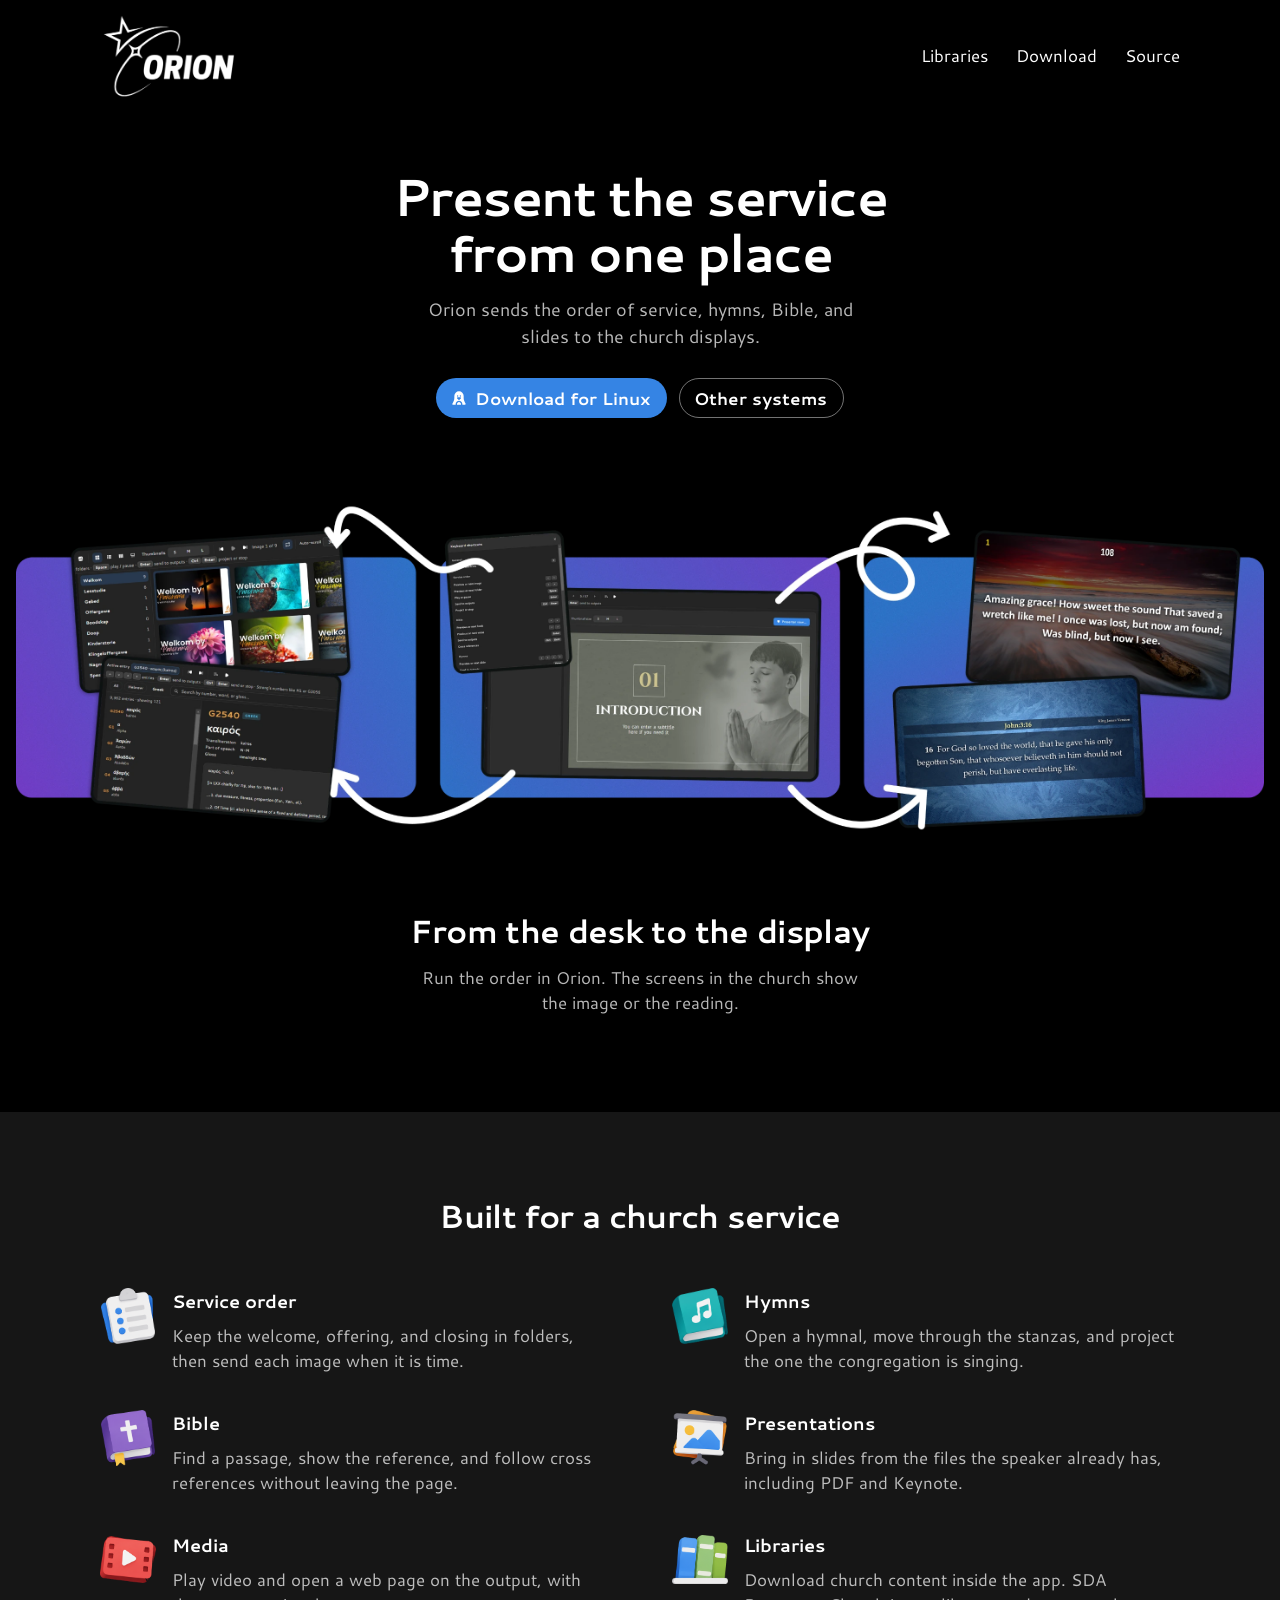
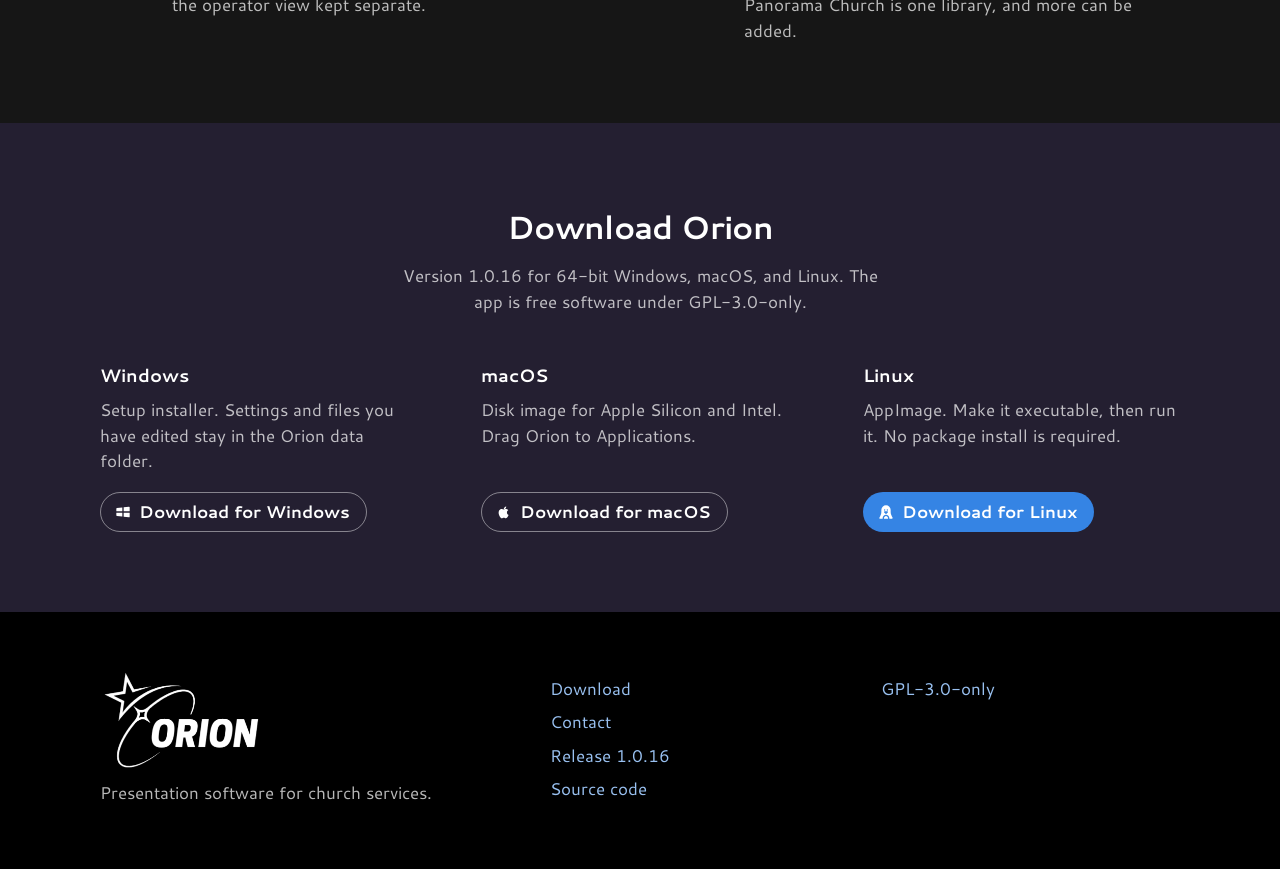
==== commit c2c0f960: "Point the download pages at release 1.0.16. Co-authored-by: Cursor <cursoragent@cursor.com>" ====
--- a/index.html
+++ b/index.html
@@ -58,7 +58,7 @@
           <h1>Present the service from one place</h1>
           <p>Orion sends the order of service, hymns, Bible, and slides to the church displays.</p>
           <div class="hero__actions">
-            <a class="button button--suggested" id="download-primary" href="https://github.com/riandredev/orion/releases/download/v1.0.15/Orion-1.0.15-windows-setup.exe"><svg class="os-icon" viewBox="0 0 24 24" aria-hidden="true"><path fill="currentColor" d="M22 11h-9V4.883l7.89-.877A1 1 0 0 1 22 5Zm-11 0H2V7a1 1 0 0 1 .89-.994L11 5.105Zm-9 2h9v5.895l-8.11-.901A1 1 0 0 1 2 17Zm11 0h9v6a1 1 0 0 1-1.11.994L13 19.117Z"/></svg><span>Download for Windows</span></a>
+            <a class="button button--suggested" id="download-primary" href="https://github.com/riandredev/orion/releases/download/v1.0.16/Orion-1.0.16-windows-setup.exe"><svg class="os-icon" viewBox="0 0 24 24" aria-hidden="true"><path fill="currentColor" d="M22 11h-9V4.883l7.89-.877A1 1 0 0 1 22 5Zm-11 0H2V7a1 1 0 0 1 .89-.994L11 5.105Zm-9 2h9v5.895l-8.11-.901A1 1 0 0 1 2 17Zm11 0h9v6a1 1 0 0 1-1.11.994L13 19.117Z"/></svg><span>Download for Windows</span></a>
             <a class="button" href="#download">Other systems</a>
           </div>
         </div>
@@ -123,22 +123,22 @@
       <section class="band band--alt" id="download">
         <div class="frame">
           <h2>Download Orion</h2>
-          <p class="lede">Version <span data-release="version">1.0.15</span> for 64-bit Windows, macOS, and Linux. The app is free software under GPL-3.0-only.</p>
+          <p class="lede">Version <span data-release="version">1.0.16</span> for 64-bit Windows, macOS, and Linux. The app is free software under GPL-3.0-only.</p>
           <div class="downloads">
             <article>
               <h3>Windows</h3>
               <p>Setup installer. Settings and files you have edited stay in the Orion data folder.</p>
-              <a class="button button--suggested" data-os="windows" href="https://github.com/riandredev/orion/releases/download/v1.0.15/Orion-1.0.15-windows-setup.exe"><svg class="os-icon" viewBox="0 0 24 24" aria-hidden="true"><path fill="currentColor" d="M22 11h-9V4.883l7.89-.877A1 1 0 0 1 22 5Zm-11 0H2V7a1 1 0 0 1 .89-.994L11 5.105Zm-9 2h9v5.895l-8.11-.901A1 1 0 0 1 2 17Zm11 0h9v6a1 1 0 0 1-1.11.994L13 19.117Z"/></svg>Download for Windows</a>
+              <a class="button button--suggested" data-os="windows" href="https://github.com/riandredev/orion/releases/download/v1.0.16/Orion-1.0.16-windows-setup.exe"><svg class="os-icon" viewBox="0 0 24 24" aria-hidden="true"><path fill="currentColor" d="M22 11h-9V4.883l7.89-.877A1 1 0 0 1 22 5Zm-11 0H2V7a1 1 0 0 1 .89-.994L11 5.105Zm-9 2h9v5.895l-8.11-.901A1 1 0 0 1 2 17Zm11 0h9v6a1 1 0 0 1-1.11.994L13 19.117Z"/></svg>Download for Windows</a>
             </article>
             <article>
               <h3>macOS</h3>
               <p>Disk image for Apple Silicon and Intel. Drag Orion to Applications.</p>
-              <a class="button" data-os="macos" href="https://github.com/riandredev/orion/releases/download/v1.0.15/Orion-1.0.15-mac.dmg"><svg class="os-icon" viewBox="0 0 24 24" aria-hidden="true"><path fill="currentColor" d="M16.37 12.86c-.03-2.3 1.88-3.4 1.97-3.46-1.08-1.57-2.75-1.79-3.34-1.81-1.42-.14-2.77.83-3.49.83-.73 0-1.84-.81-3.03-.79-1.56.02-3 .91-3.8 2.3-1.62 2.81-.41 6.97 1.16 9.25.77 1.12 1.69 2.37 2.9 2.33 1.16-.05 1.6-.75 3-.75s1.8.75 3.03.72c1.25-.02 2.04-1.14 2.8-2.26.89-1.3 1.25-2.56 1.27-2.62-.03-.01-2.44-.94-2.47-3.74M14.4 6.64c.64-.77 1.07-1.85.95-2.92-.92.04-2.03.61-2.69 1.38-.59.68-1.1 1.77-.96 2.81 1.02.08 2.07-.52 2.7-1.27"/></svg>Download for macOS</a>
+              <a class="button" data-os="macos" href="https://github.com/riandredev/orion/releases/download/v1.0.16/Orion-1.0.16-mac.dmg"><svg class="os-icon" viewBox="0 0 24 24" aria-hidden="true"><path fill="currentColor" d="M16.37 12.86c-.03-2.3 1.88-3.4 1.97-3.46-1.08-1.57-2.75-1.79-3.34-1.81-1.42-.14-2.77.83-3.49.83-.73 0-1.84-.81-3.03-.79-1.56.02-3 .91-3.8 2.3-1.62 2.81-.41 6.97 1.16 9.25.77 1.12 1.69 2.37 2.9 2.33 1.16-.05 1.6-.75 3-.75s1.8.75 3.03.72c1.25-.02 2.04-1.14 2.8-2.26.89-1.3 1.25-2.56 1.27-2.62-.03-.01-2.44-.94-2.47-3.74M14.4 6.64c.64-.77 1.07-1.85.95-2.92-.92.04-2.03.61-2.69 1.38-.59.68-1.1 1.77-.96 2.81 1.02.08 2.07-.52 2.7-1.27"/></svg>Download for macOS</a>
             </article>
             <article>
               <h3>Linux</h3>
               <p>AppImage. Make it executable, then run it. No package install is required.</p>
-              <a class="button" data-os="linux" href="https://github.com/riandredev/orion/releases/download/v1.0.15/Orion-1.0.15-linux.AppImage"><svg class="os-icon" viewBox="0 0 24 24" aria-hidden="true"><path fill="currentColor" d="M21 22h-4v-1c0-2.563-2.448-4.999-5-5c-2.552.001-5 2.437-5 5v1H3a1 1 0 0 1-.894-1.447c.172-.345.355-.685.537-1.025c.278-.518.554-1.036.811-1.564q.426-.867.762-1.772C4.707 14.85 5 13.432 5 12V9a7 7 0 1 1 14 0v3c0 1.432.293 2.85.784 4.192q.336.906.762 1.772c.257.528.533 1.046.811 1.564c.182.34.365.68.537 1.025a.997.997 0 0 1-.447 1.341A1 1 0 0 1 21 22M10.01 8H10a1 1 0 0 0 0 2h.01a1 1 0 0 0 0-2m4 0H14a1 1 0 0 0 0 2h.01a1 1 0 0 0 0-2M14 11h-4a1.002 1.002 0 0 0-.707 1.707l2 2a1 1 0 0 0 1.414 0l2-2A1 1 0 0 0 14 11m1 10v1H9v-1c0-.768.428-1.514.957-2.043C10.492 18.422 11.226 18 12 18c1.423 0 3 1.525 3 3"/></svg>Download for Linux</a>
+              <a class="button" data-os="linux" href="https://github.com/riandredev/orion/releases/download/v1.0.16/Orion-1.0.16-linux.AppImage"><svg class="os-icon" viewBox="0 0 24 24" aria-hidden="true"><path fill="currentColor" d="M21 22h-4v-1c0-2.563-2.448-4.999-5-5c-2.552.001-5 2.437-5 5v1H3a1 1 0 0 1-.894-1.447c.172-.345.355-.685.537-1.025c.278-.518.554-1.036.811-1.564q.426-.867.762-1.772C4.707 14.85 5 13.432 5 12V9a7 7 0 1 1 14 0v3c0 1.432.293 2.85.784 4.192q.336.906.762 1.772c.257.528.533 1.046.811 1.564c.182.34.365.68.537 1.025a.997.997 0 0 1-.447 1.341A1 1 0 0 1 21 22M10.01 8H10a1 1 0 0 0 0 2h.01a1 1 0 0 0 0-2m4 0H14a1 1 0 0 0 0 2h.01a1 1 0 0 0 0-2M14 11h-4a1.002 1.002 0 0 0-.707 1.707l2 2a1 1 0 0 0 1.414 0l2-2A1 1 0 0 0 14 11m1 10v1H9v-1c0-.768.428-1.514.957-2.043C10.492 18.422 11.226 18 12 18c1.423 0 3 1.525 3 3"/></svg>Download for Linux</a>
             </article>
           </div>
         </div>
@@ -154,7 +154,7 @@
         <div>
           <a href="#download">Download</a>
           <a href="contact/">Contact</a>
-          <a data-release="notes" href="https://github.com/riandredev/orion/releases/tag/v1.0.15">Release 1.0.15</a>
+          <a data-release="notes" href="https://github.com/riandredev/orion/releases/tag/v1.0.16">Release 1.0.16</a>
           <a href="https://github.com/riandredev/orion">Source code</a>
         </div>
         <div>
